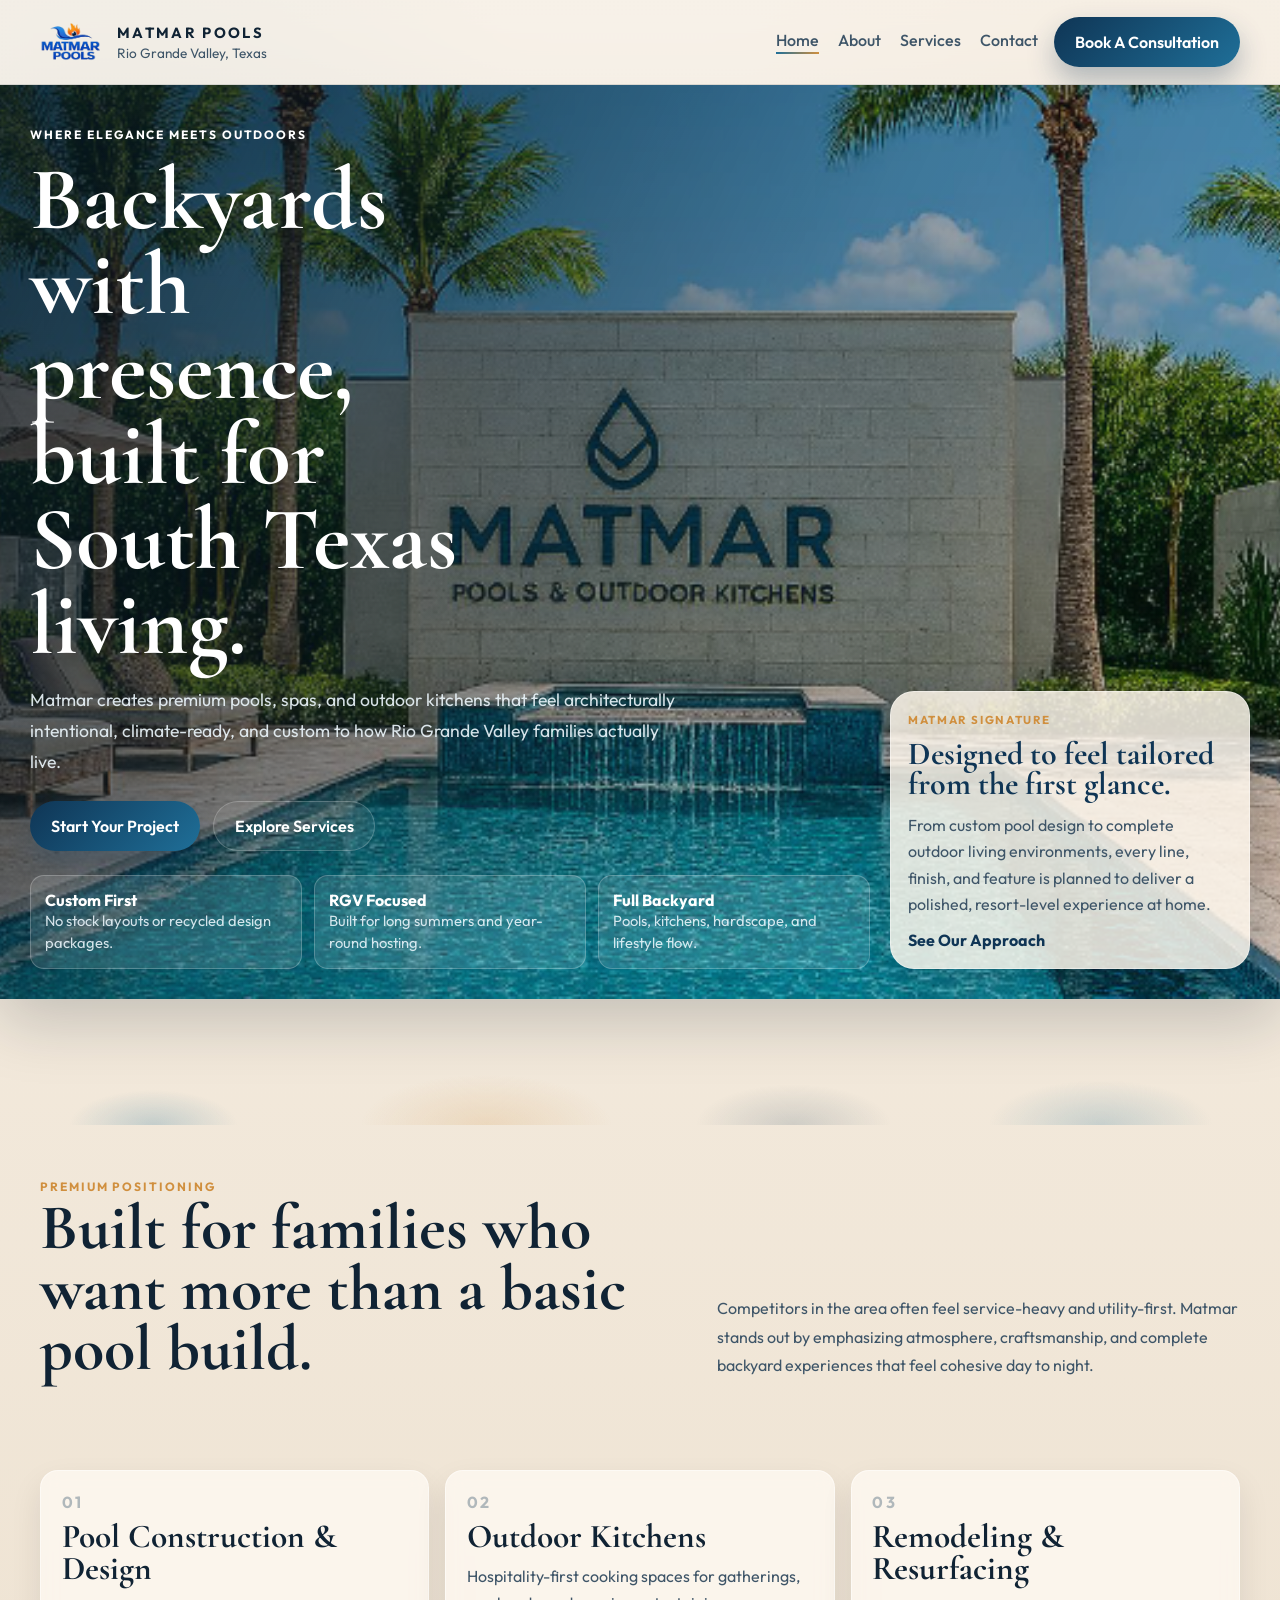
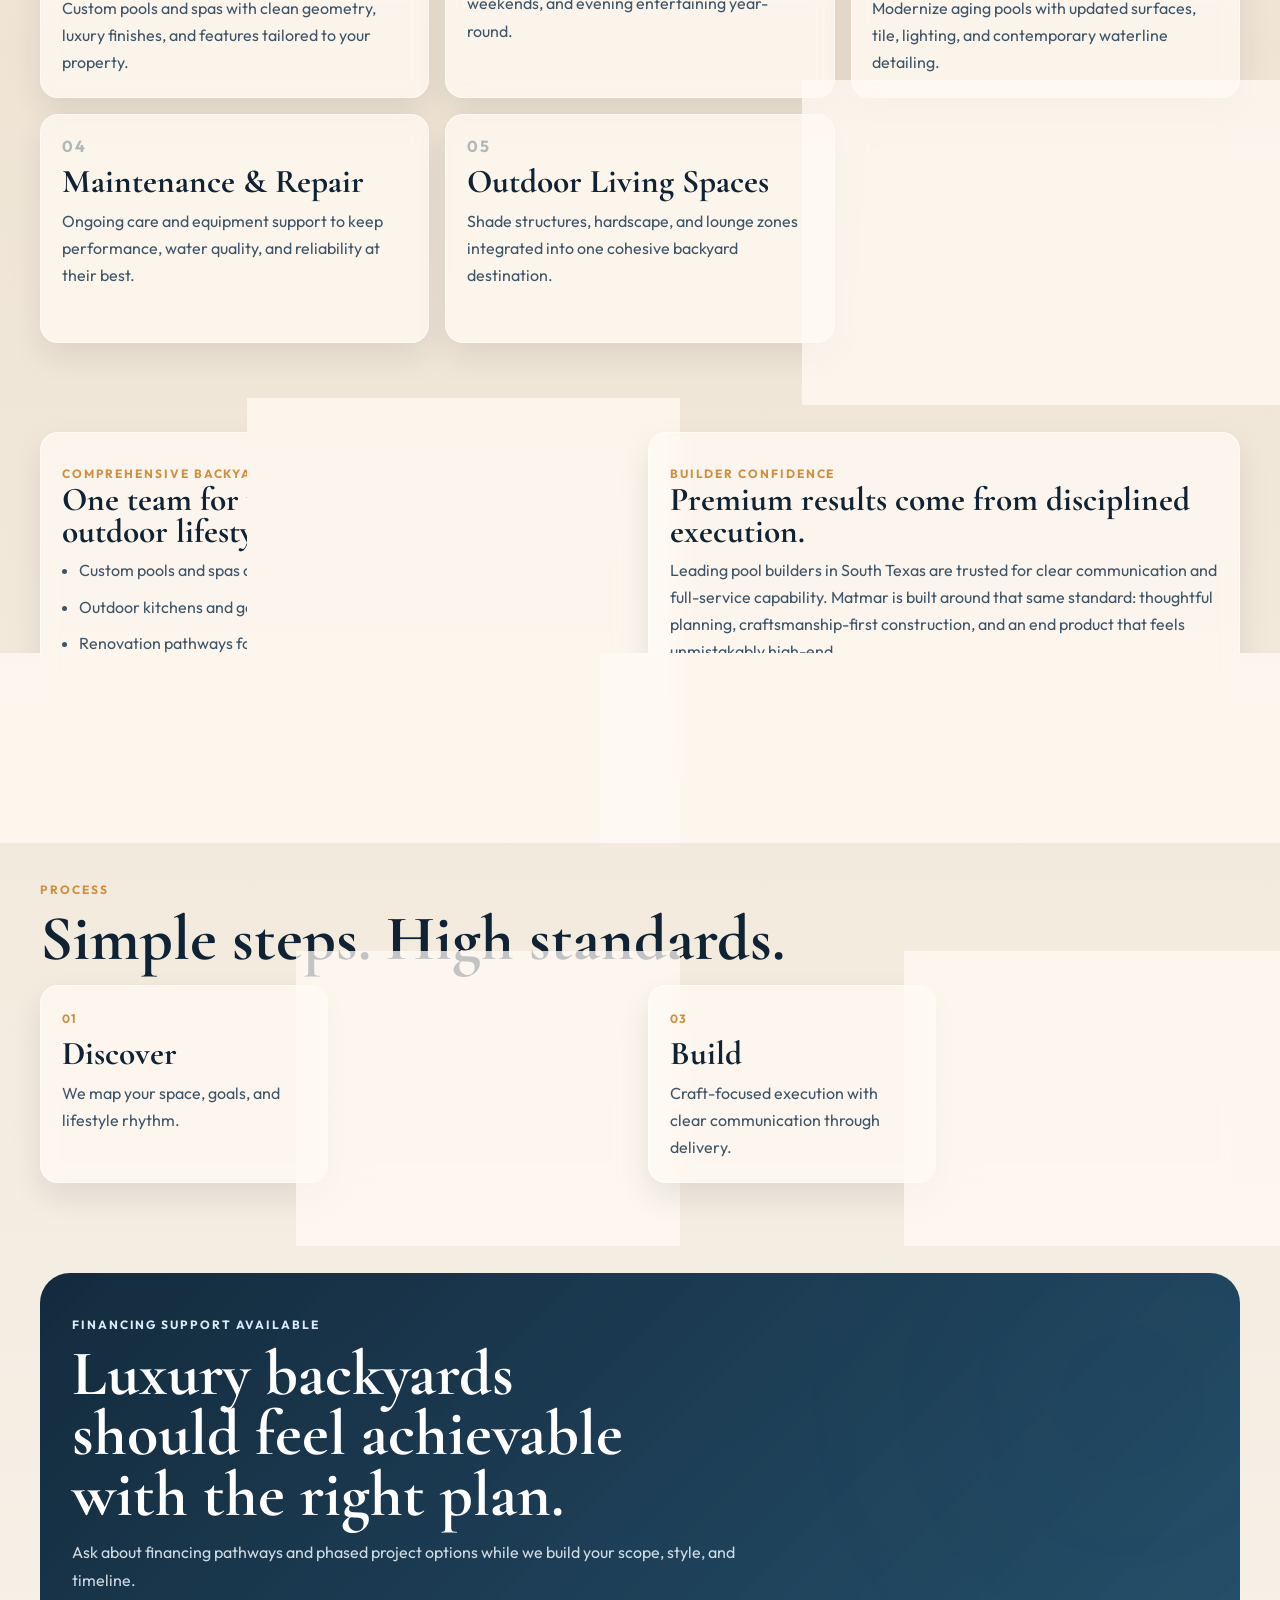
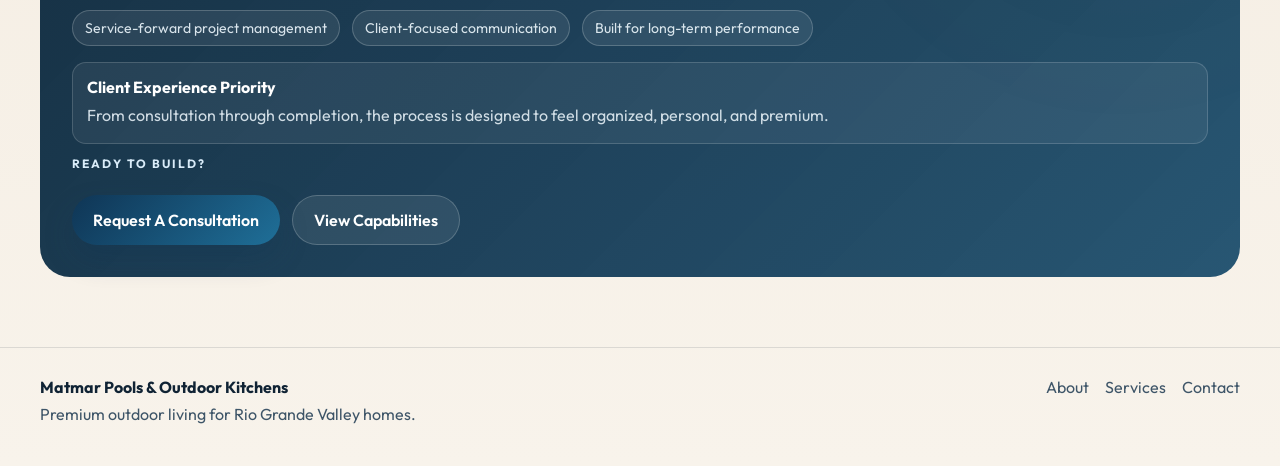
==== index.html @ cfe4a9d3 "first commits" ====
<!DOCTYPE html>
<html lang="en">
  <head>
    <meta charset="UTF-8" />
    <meta name="viewport" content="width=device-width, initial-scale=1.0" />
    <title>Matmar Pools | Premium Pools & Outdoor Living in the RGV</title>
    <meta
      name="description"
      content="Matmar Pools designs and builds premium custom pools, outdoor kitchens, and complete backyard environments across the Rio Grande Valley."
    />
    <link rel="preconnect" href="https://fonts.googleapis.com" />
    <link rel="preconnect" href="https://fonts.gstatic.com" crossorigin />
    <link
      href="https://fonts.googleapis.com/css2?family=Cormorant+Garamond:wght@500;600;700&family=Outfit:wght@300;400;500;600;700&display=swap"
      rel="stylesheet"
    />
    <link rel="stylesheet" href="./styles.css" />
  </head>
  <body>
    <div class="site-bg" aria-hidden="true"></div>
    <header class="topbar">
      <div class="container nav-wrap">
        <a class="brand" href="./index.html" aria-label="Matmar Pools home">
          <img src="./matmarlogo.png" alt="Matmar Pools logo" />
          <span>
            <strong>Matmar Pools</strong>
            <em>Rio Grande Valley, Texas</em>
          </span>
        </a>

        <button class="menu-toggle" type="button" aria-expanded="false" aria-controls="site-nav">
          Menu
        </button>

        <nav id="site-nav" class="main-nav" aria-label="Primary">
          <a class="is-current" href="./index.html">Home</a>
          <a href="./about.html">About</a>
          <a href="./services.html">Services</a>
          <a href="./contact.html">Contact</a>
        </nav>

        <a class="btn btn-solid desktop-cta" href="./contact.html">Book A Consultation</a>
      </div>
    </header>

    <main>
      <section class="hero">
        <div class="container hero-grid">
          <div class="hero-stage reveal">
            <div class="hero-copy">
              <p class="eyebrow">Where Elegance Meets Outdoors</p>
              <h1>Backyards with presence, built for South Texas living.</h1>
              <p class="lead">
                Matmar creates premium pools, spas, and outdoor kitchens that feel architecturally intentional,
                climate-ready, and custom to how Rio Grande Valley families actually live.
              </p>
              <div class="actions">
                <a class="btn btn-solid" href="./contact.html">Start Your Project</a>
                <a class="btn btn-ghost light" href="./services.html">Explore Services</a>
              </div>
              <div class="hero-stats">
                <article>
                  <strong>Custom First</strong>
                  <span>No stock layouts or recycled design packages.</span>
                </article>
                <article>
                  <strong>RGV Focused</strong>
                  <span>Built for long summers and year-round hosting.</span>
                </article>
                <article>
                  <strong>Full Backyard</strong>
                  <span>Pools, kitchens, hardscape, and lifestyle flow.</span>
                </article>
              </div>
            </div>

            <aside class="hero-floating-card">
              <p class="card-kicker">Matmar Signature</p>
              <h2>Designed to feel tailored from the first glance.</h2>
              <p>
                From custom pool design to complete outdoor living environments, every line, finish, and feature is
                planned to deliver a polished, resort-level experience at home.
              </p>
              <a href="./about.html">See Our Approach</a>
            </aside>
          </div>
        </div>
        <div class="hero-wave" aria-hidden="true"></div>
      </section>

      <section class="section intro">
        <div class="container split reveal">
          <div>
            <p class="eyebrow dark">Premium Positioning</p>
            <h2>Built for families who want more than a basic pool build.</h2>
          </div>
          <p>
            Competitors in the area often feel service-heavy and utility-first. Matmar stands out by emphasizing
            atmosphere, craftsmanship, and complete backyard experiences that feel cohesive day to night.
          </p>
        </div>
      </section>

      <section class="section">
        <div class="container cards-3">
          <article class="feature-card reveal">
            <p>01</p>
            <h3>Pool Construction & Design</h3>
            <span>Custom pools and spas with clean geometry, luxury finishes, and features tailored to your property.</span>
          </article>
          <article class="feature-card reveal">
            <p>02</p>
            <h3>Outdoor Kitchens</h3>
            <span>Hospitality-first cooking spaces for gatherings, weekends, and evening entertaining year-round.</span>
          </article>
          <article class="feature-card reveal">
            <p>03</p>
            <h3>Remodeling & Resurfacing</h3>
            <span>Modernize aging pools with updated surfaces, tile, lighting, and contemporary waterline detailing.</span>
          </article>
          <article class="feature-card reveal">
            <p>04</p>
            <h3>Maintenance & Repair</h3>
            <span>Ongoing care and equipment support to keep performance, water quality, and reliability at their best.</span>
          </article>
          <article class="feature-card reveal">
            <p>05</p>
            <h3>Outdoor Living Spaces</h3>
            <span>Shade structures, hardscape, and lounge zones integrated into one cohesive backyard destination.</span>
          </article>
          <article class="feature-card reveal">
            <p>06</p>
            <h3>Complete Backyard Planning</h3>
            <span>A single, design-led roadmap from first sketch through final reveal, built for clarity and confidence.</span>
          </article>
        </div>
      </section>

      <section class="section">
        <div class="container grid-2">
          <article class="panel reveal">
            <p class="eyebrow dark">Comprehensive Backyard Experts</p>
            <h3>One team for water, hospitality, and outdoor lifestyle.</h3>
            <ul class="list">
              <li>Custom pools and spas designed around how your family lives.</li>
              <li>Outdoor kitchens and gathering zones that feel refined and practical.</li>
              <li>Renovation pathways for properties that need a full visual upgrade.</li>
              <li>A contractor-level process with design-level taste and detail.</li>
            </ul>
          </article>

          <article class="panel reveal note-panel">
            <p class="eyebrow dark">Builder Confidence</p>
            <h3>Premium results come from disciplined execution.</h3>
            <p>
              Leading pool builders in South Texas are trusted for clear communication and full-service capability.
              Matmar is built around that same standard: thoughtful planning, craftsmanship-first construction, and
              an end product that feels unmistakably high-end.
            </p>
            <div class="brand-chips" aria-label="Service strengths">
              <span>Design-Driven</span>
              <span>Construction Precision</span>
              <span>Renovation Expertise</span>
              <span>Outdoor Entertaining</span>
            </div>
          </article>
        </div>
      </section>

      <section class="section process">
        <div class="container">
          <div class="section-head reveal">
            <p class="eyebrow dark">Process</p>
            <h2>Simple steps. High standards.</h2>
          </div>
          <div class="steps">
            <article class="step reveal"><strong>01</strong><h3>Discover</h3><p>We map your space, goals, and lifestyle rhythm.</p></article>
            <article class="step reveal"><strong>02</strong><h3>Design</h3><p>Concepts are developed around flow, shade, and statement moments.</p></article>
            <article class="step reveal"><strong>03</strong><h3>Build</h3><p>Craft-focused execution with clear communication through delivery.</p></article>
            <article class="step reveal"><strong>04</strong><h3>Host</h3><p>You get a backyard that performs beautifully all year.</p></article>
          </div>
        </div>
      </section>

      <section class="section">
        <div class="container cta-band reveal">
          <p class="eyebrow">Financing Support Available</p>
          <h2>Luxury backyards should feel achievable with the right plan.</h2>
          <p class="lead-light">
            Ask about financing pathways and phased project options while we build your scope, style, and timeline.
          </p>
          <div class="trust-row" aria-label="Reputation notes">
            <p>Service-forward project management</p>
            <p>Client-focused communication</p>
            <p>Built for long-term performance</p>
          </div>
          <div class="testimonial-quote">
            <strong>Client Experience Priority</strong>
            <span>From consultation through completion, the process is designed to feel organized, personal, and premium.</span>
          </div>
          <p class="eyebrow">Ready To Build?</p>
          <div class="actions">
            <a class="btn btn-solid" href="./contact.html">Request A Consultation</a>
            <a class="btn btn-ghost light" href="./services.html">View Capabilities</a>
          </div>
        </div>
      </section>
    </main>

    <footer class="footer">
      <div class="container footer-grid">
        <div>
          <strong>Matmar Pools & Outdoor Kitchens</strong>
          <p>Premium outdoor living for Rio Grande Valley homes.</p>
        </div>
        <nav aria-label="Footer navigation">
          <a href="./about.html">About</a>
          <a href="./services.html">Services</a>
          <a href="./contact.html">Contact</a>
        </nav>
      </div>
    </footer>

    <script src="./script.js"></script>
  </body>
</html>
---- styles.css ----
:root {
  --bg: #efe5d8;
  --bg-soft: #f8f2e9;
  --ink: #102334;
  --ink-muted: #3e5568;
  --surface: rgba(255, 250, 243, 0.75);
  --surface-strong: #fff8ef;
  --line: rgba(16, 35, 52, 0.12);
  --brand-deep: #0f3555;
  --brand-mid: #1f6f98;
  --brand-accent: #d08f3e;
  --white: #ffffff;
  --radius-lg: 30px;
  --radius-md: 18px;
  --shadow-lg: 0 22px 60px rgba(10, 27, 39, 0.2);
  --max: 1200px;
}

* {
  box-sizing: border-box;
}

html,
body {
  margin: 0;
  padding: 0;
}

body {
  font-family: "Outfit", sans-serif;
  color: var(--ink);
  background: linear-gradient(180deg, #f7f0e6 0%, #efe4d4 45%, #f8f3eb 100%);
}

img {
  max-width: 100%;
  display: block;
}

a {
  text-decoration: none;
  color: inherit;
}

.site-bg {
  position: fixed;
  inset: 0;
  z-index: -2;
  background:
    radial-gradient(circle at 10% 20%, rgba(31, 111, 152, 0.2), transparent 30%),
    radial-gradient(circle at 90% 15%, rgba(208, 143, 62, 0.17), transparent 30%),
    radial-gradient(circle at 70% 85%, rgba(14, 53, 85, 0.1), transparent 35%);
}

.site-bg::before {
  content: "";
  position: absolute;
  inset: 0;
  opacity: 0.2;
  background-image: radial-gradient(rgba(16, 35, 52, 0.25) 0.8px, transparent 0.8px);
  background-size: 4px 4px;
}

.container {
  width: min(var(--max), calc(100% - 2rem));
  margin: 0 auto;
}

.topbar {
  position: sticky;
  top: 0;
  z-index: 40;
  background: rgba(248, 242, 233, 0.8);
  backdrop-filter: blur(14px);
  border-bottom: 1px solid var(--line);
}

.nav-wrap {
  min-height: 84px;
  display: flex;
  align-items: center;
  gap: 1rem;
}

.brand {
  display: flex;
  align-items: center;
  gap: 0.8rem;
}

.brand img {
  width: 64px;
}

.brand strong {
  display: block;
  font-size: 0.92rem;
  letter-spacing: 0.16em;
  text-transform: uppercase;
}

.brand em {
  font-style: normal;
  color: var(--ink-muted);
  font-size: 0.85rem;
}

.main-nav {
  margin-left: auto;
  display: flex;
  align-items: center;
  gap: 1.2rem;
}

.main-nav a {
  color: var(--ink-muted);
  font-weight: 500;
  position: relative;
  padding-bottom: 0.25rem;
}

.main-nav a::after {
  content: "";
  position: absolute;
  left: 0;
  bottom: 0;
  width: 100%;
  height: 2px;
  transform: scaleX(0);
  transform-origin: right;
  transition: transform 220ms ease;
  background: linear-gradient(90deg, var(--brand-mid), var(--brand-accent));
}

.main-nav a:hover::after,
.main-nav a.is-current::after {
  transform: scaleX(1);
  transform-origin: left;
}

.btn {
  display: inline-flex;
  align-items: center;
  justify-content: center;
  min-height: 50px;
  padding: 0 1.3rem;
  border-radius: 999px;
  font-weight: 600;
  transition: transform 220ms ease, box-shadow 220ms ease, background-color 220ms ease;
}

.btn:hover {
  transform: translateY(-2px);
}

.btn-solid {
  color: var(--white);
  background: linear-gradient(135deg, var(--brand-deep), var(--brand-mid));
  box-shadow: 0 14px 28px rgba(15, 53, 85, 0.3);
}

.btn-ghost {
  color: var(--brand-deep);
  background: rgba(255, 255, 255, 0.66);
  border: 1px solid rgba(15, 53, 85, 0.15);
}

.btn-ghost.light {
  color: var(--white);
  background: rgba(255, 255, 255, 0.08);
  border-color: rgba(255, 255, 255, 0.2);
}

.menu-toggle {
  display: none;
  margin-left: auto;
  border: 1px solid var(--line);
  background: rgba(255, 255, 255, 0.5);
  border-radius: 12px;
  min-height: 42px;
  padding: 0 0.85rem;
  font: inherit;
}

.hero {
  padding: 0 0 2rem;
  position: relative;
}

.hero .container {
  width: 100%;
}

.hero-grid {
  display: grid;
  grid-template-columns: 1fr;
  gap: 1.4rem;
  align-items: center;
}

.hero-stage {
  position: relative;
  min-height: clamp(448px, 64vh, 720px);
  border-radius: 0;
  padding: clamp(1.1rem, 2.4vw, 1.9rem);
  display: grid;
  grid-template-columns: minmax(0, 1fr) minmax(280px, 360px);
  gap: 1.2rem;
  align-items: end;
  overflow: hidden;
  box-shadow: var(--shadow-lg);
  background:
    linear-gradient(115deg, rgba(7, 22, 34, 0.82) 0%, rgba(8, 24, 38, 0.32) 55%, rgba(8, 24, 38, 0.12) 100%),
    url("./matmarherobg.png") center 46% / cover no-repeat;
}

.hero-copy {
  padding: 2rem 0;
}

.hero-stage .hero-copy {
  padding: 0;
}

.eyebrow {
  letter-spacing: 0.16em;
  text-transform: uppercase;
  font-size: 0.75rem;
  font-weight: 700;
  color: #d9ecf9;
}

.eyebrow.dark {
  color: var(--brand-accent);
}

h1,
h2,
h3 {
  margin: 0;
  font-family: "Cormorant Garamond", serif;
  line-height: 0.95;
}

h1 {
  margin-top: 0.9rem;
  font-size: clamp(3.1rem, 7vw, 6.2rem);
  max-width: 10ch;
}

h2 {
  font-size: clamp(2.2rem, 5vw, 4rem);
}

h3 {
  font-size: clamp(1.5rem, 2.6vw, 2.1rem);
}

.lead {
  margin: 1.1rem 0 0;
  color: var(--ink-muted);
  font-size: 1.1rem;
  line-height: 1.75;
  max-width: 58ch;
}

.hero-stage .eyebrow,
.hero-stage h1 {
  color: var(--white);
}

.hero-stage .lead {
  color: rgba(236, 246, 252, 0.9);
  max-width: 54ch;
}

.actions {
  margin-top: 1.5rem;
  display: flex;
  flex-wrap: wrap;
  gap: 0.8rem;
}

.hero-floating-card {
  width: 100%;
  padding: 1.1rem;
  border-radius: 24px;
  background: rgba(255, 248, 238, 0.84);
  border: 1px solid rgba(255, 255, 255, 0.4);
  box-shadow: 0 16px 45px rgba(8, 24, 38, 0.22);
}

.hero-floating-card .card-kicker {
  margin: 0;
  color: var(--brand-accent);
  letter-spacing: 0.14em;
  text-transform: uppercase;
  font-size: 0.72rem;
  font-weight: 700;
}

.hero-floating-card h2 {
  margin-top: 0.65rem;
  font-size: clamp(1.55rem, 2.8vw, 2rem);
  color: var(--brand-deep);
}

.hero-floating-card p {
  margin: 0.75rem 0 0;
  color: var(--ink-muted);
  line-height: 1.65;
}

.hero-floating-card a {
  margin-top: 0.8rem;
  display: inline-flex;
  color: var(--brand-deep);
  font-weight: 700;
}

.hero-stats {
  margin-top: 1.5rem;
  display: grid;
  grid-template-columns: repeat(3, minmax(0, 1fr));
  gap: 0.75rem;
}

.hero-stats article {
  padding: 0.85rem;
  border-radius: 14px;
  border: 1px solid rgba(255, 255, 255, 0.22);
  background: rgba(255, 255, 255, 0.12);
}

.hero-stats strong {
  display: block;
  color: var(--white);
}

.hero-stats span {
  color: rgba(236, 246, 252, 0.88);
  font-size: 0.92rem;
  line-height: 1.5;
}

.note-panel {
  background: linear-gradient(180deg, rgba(255, 248, 238, 0.85), rgba(243, 233, 220, 0.74));
}

.brand-chips {
  margin-top: 1rem;
  display: flex;
  flex-wrap: wrap;
  gap: 0.55rem;
}

.brand-chips span {
  border-radius: 999px;
  padding: 0.5rem 0.8rem;
  font-size: 0.84rem;
  letter-spacing: 0.06em;
  text-transform: uppercase;
  color: var(--brand-deep);
  background: rgba(255, 255, 255, 0.68);
  border: 1px solid rgba(15, 53, 85, 0.12);
}

.hero-wave {
  margin-top: 1rem;
  height: 110px;
  background:
    radial-gradient(120px 50px at 12% 100%, rgba(31, 111, 152, 0.22), transparent 70%),
    radial-gradient(180px 72px at 38% 100%, rgba(208, 143, 62, 0.18), transparent 70%),
    radial-gradient(140px 58px at 62% 100%, rgba(15, 53, 85, 0.15), transparent 70%),
    radial-gradient(160px 64px at 86% 100%, rgba(31, 111, 152, 0.2), transparent 70%);
}

.section {
  padding: 1.2rem 0 4.4rem;
}

.split {
  display: grid;
  grid-template-columns: minmax(0, 1fr) minmax(280px, 0.8fr);
  gap: 1.5rem;
  align-items: end;
}

.split p {
  margin: 0;
  color: var(--ink-muted);
  line-height: 1.8;
}

.cards-3,
.cards-2,
.steps {
  display: grid;
  gap: 1rem;
}

.cards-3 {
  grid-template-columns: repeat(3, minmax(0, 1fr));
}

.cards-2 {
  grid-template-columns: repeat(2, minmax(0, 1fr));
}

.feature-card,
.step,
.panel {
  border-radius: var(--radius-md);
  border: 1px solid rgba(255, 255, 255, 0.5);
  background: var(--surface);
  backdrop-filter: blur(8px);
  box-shadow: 0 14px 32px rgba(8, 23, 35, 0.09);
  padding: 1.3rem;
}

.feature-card p {
  margin: 0;
  color: rgba(15, 53, 85, 0.32);
  font-weight: 700;
  letter-spacing: 0.14em;
}

.feature-card h3 {
  margin-top: 0.6rem;
}

.feature-card span {
  margin-top: 0.65rem;
  display: block;
  color: var(--ink-muted);
  line-height: 1.7;
}

.process .section-head {
  margin-bottom: 1rem;
}

.steps {
  grid-template-columns: repeat(4, minmax(0, 1fr));
}

.step strong {
  color: var(--brand-accent);
  letter-spacing: 0.13em;
  font-size: 0.75rem;
}

.step h3 {
  margin-top: 0.7rem;
}

.step p,
.panel p,
.list li {
  margin: 0.6rem 0 0;
  color: var(--ink-muted);
  line-height: 1.7;
}

.cta-band {
  border-radius: var(--radius-lg);
  padding: 2rem;
  color: var(--white);
  background:
    linear-gradient(135deg, rgba(10, 34, 54, 0.96), rgba(16, 69, 102, 0.9)),
    radial-gradient(circle at 90% 20%, rgba(208, 143, 62, 0.22), transparent 30%);
}

.cta-band h2 {
  margin-top: 0.65rem;
  max-width: 18ch;
}

.lead-light {
  margin: 0.75rem 0 0;
  max-width: 62ch;
  color: rgba(236, 246, 252, 0.86);
  line-height: 1.75;
}

.trust-row {
  margin-top: 1rem;
  display: flex;
  flex-wrap: wrap;
  gap: 0.75rem;
}

.trust-row p {
  margin: 0;
  padding: 0.5rem 0.75rem;
  border-radius: 999px;
  border: 1px solid rgba(255, 255, 255, 0.2);
  background: rgba(255, 255, 255, 0.08);
  color: rgba(236, 246, 252, 0.9);
  font-size: 0.88rem;
}

.testimonial-quote {
  margin-top: 1rem;
  padding: 0.9rem;
  border-radius: 14px;
  border: 1px solid rgba(255, 255, 255, 0.16);
  background: rgba(255, 255, 255, 0.06);
}

.testimonial-quote strong {
  display: block;
  color: var(--white);
}

.testimonial-quote span {
  display: block;
  margin-top: 0.35rem;
  color: rgba(236, 246, 252, 0.86);
  line-height: 1.6;
}

.sub-hero {
  padding: 3rem 0 1.5rem;
}

.sub-hero .panel {
  position: relative;
  overflow: hidden;
  border-radius: var(--radius-lg);
  min-height: 420px;
  padding: 2rem;
  color: var(--white);
  background:
    linear-gradient(120deg, rgba(8, 24, 38, 0.88), rgba(9, 32, 50, 0.3)),
    url("./matmarherobg.png") center / cover no-repeat;
}

.sub-hero .panel h1 {
  max-width: 11ch;
}

.sub-hero .panel .lead {
  color: rgba(236, 246, 252, 0.9);
}

.grid-2 {
  display: grid;
  grid-template-columns: minmax(0, 1fr) minmax(0, 1fr);
  gap: 1rem;
}

.list {
  margin: 0;
  padding-left: 1.1rem;
}

.footer {
  padding: 1.8rem 0 2.6rem;
  border-top: 1px solid var(--line);
}

.footer-grid {
  display: flex;
  justify-content: space-between;
  align-items: flex-start;
  gap: 1rem;
}

.footer strong {
  display: block;
}

.footer p {
  margin: 0.45rem 0 0;
  color: var(--ink-muted);
}

.footer nav {
  display: flex;
  gap: 1rem;
  color: var(--ink-muted);
}

.form {
  display: grid;
  gap: 0.8rem;
}

.field {
  display: grid;
  gap: 0.35rem;
}

.field label {
  color: var(--ink-muted);
  font-weight: 500;
  font-size: 0.95rem;
}

.field input,
.field textarea {
  width: 100%;
  border-radius: 12px;
  border: 1px solid rgba(16, 35, 52, 0.15);
  background: rgba(255, 255, 255, 0.72);
  min-height: 46px;
  padding: 0.65rem 0.75rem;
  font: inherit;
  color: var(--ink);
}

.field textarea {
  min-height: 130px;
  resize: vertical;
}

.reveal {
  opacity: 0;
  transform: translateY(24px);
  transition: opacity 650ms ease, transform 650ms ease;
}

.reveal.visible {
  opacity: 1;
  transform: translateY(0);
}

@media (max-width: 1080px) {
  .hero-grid,
  .split,
  .grid-2 {
    grid-template-columns: 1fr;
  }

  .hero-stage {
    grid-template-columns: 1fr;
    min-height: auto;
  }

  .hero-floating-card {
    max-width: 430px;
  }

  .cards-3 {
    grid-template-columns: repeat(2, minmax(0, 1fr));
  }

  .steps {
    grid-template-columns: repeat(2, minmax(0, 1fr));
  }
}

@media (max-width: 760px) {
  .nav-wrap {
    min-height: 72px;
    flex-wrap: wrap;
    padding: 0.7rem 0;
  }

  .menu-toggle {
    display: inline-flex;
  }

  .desktop-cta {
    display: none;
  }

  .main-nav {
    width: 100%;
    display: none;
    margin-left: 0;
    padding-top: 0.4rem;
    border-top: 1px solid var(--line);
    gap: 0.8rem;
  }

  .main-nav.is-open {
    display: flex;
    flex-wrap: wrap;
  }

  h1 {
    max-width: 100%;
  }

  .hero-copy {
    padding-top: 0;
  }

  .hero-floating-card {
    position: static;
    margin-top: 0.9rem;
    width: 100%;
  }

  .hero-stats,
  .cards-3,
  .cards-2,
  .steps {
    grid-template-columns: 1fr;
  }

  .cta-band {
    padding: 1.3rem;
  }

  .footer-grid {
    flex-direction: column;
  }
}
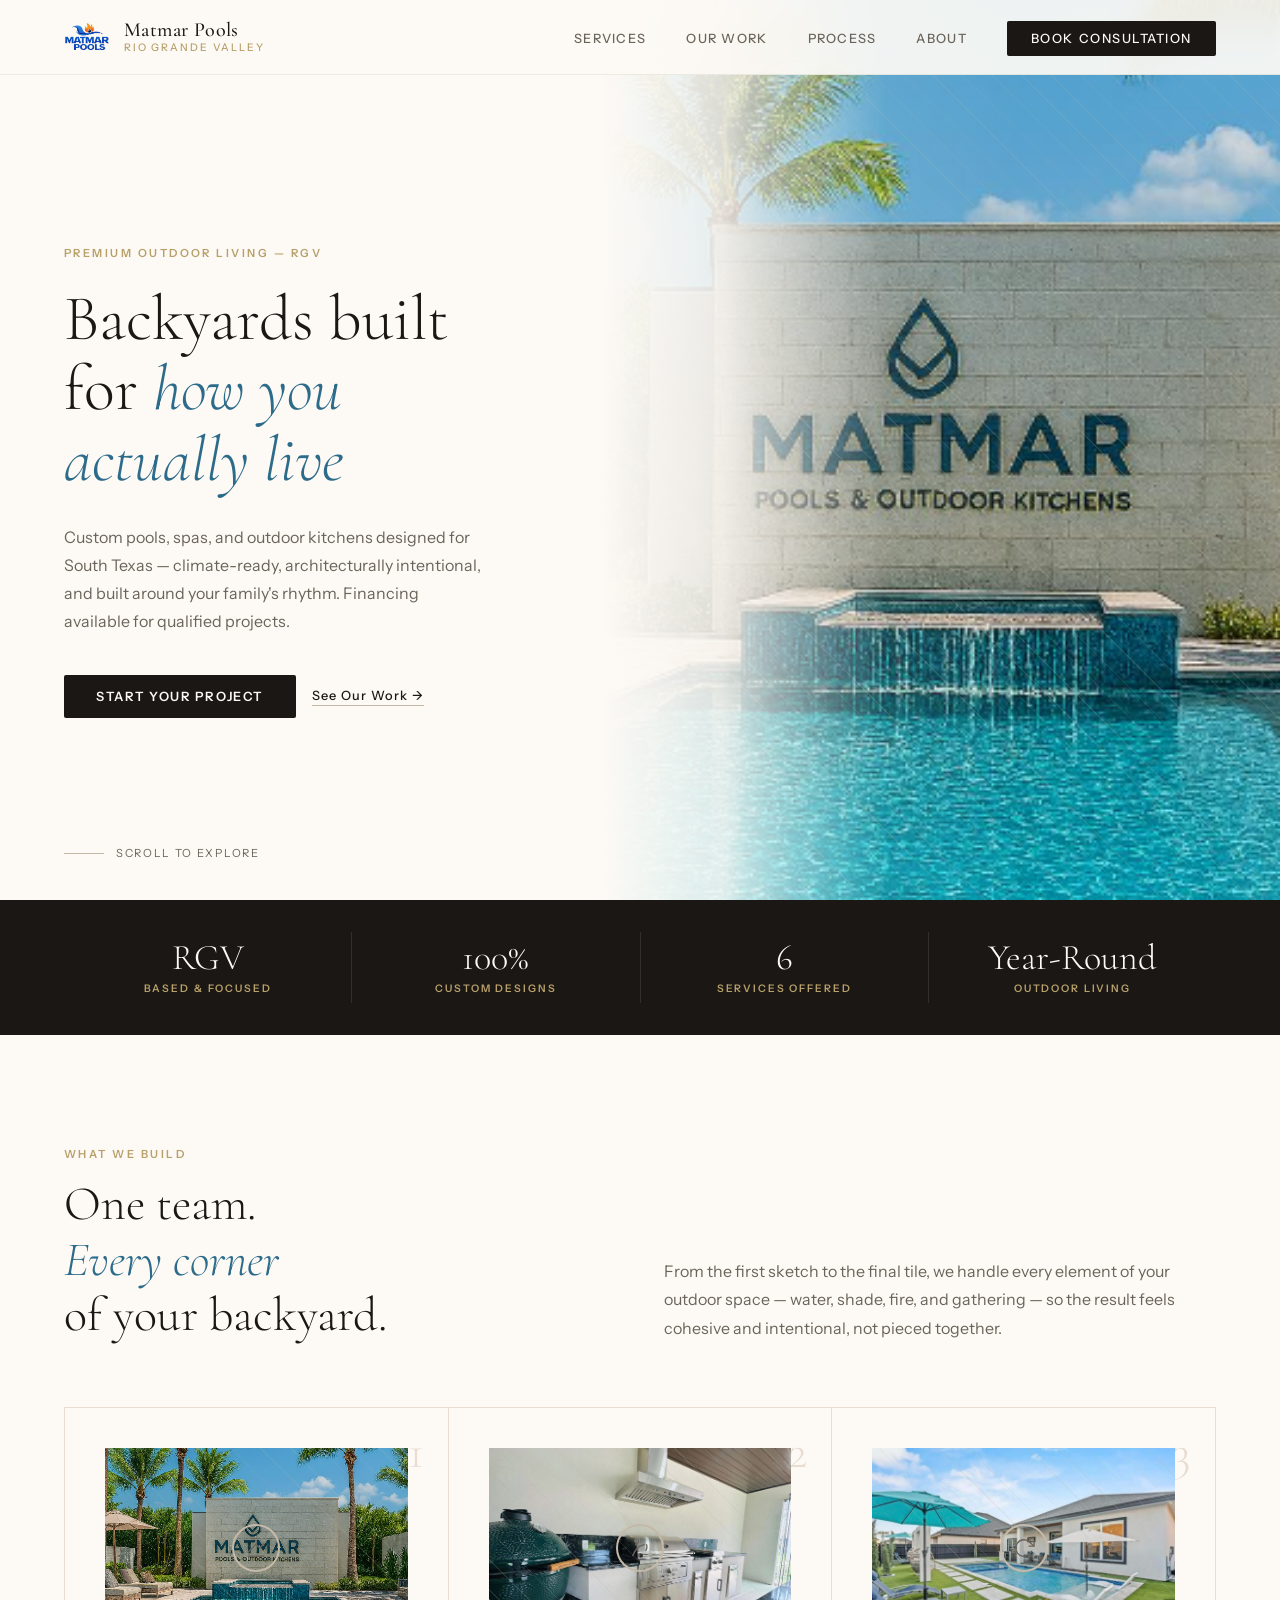
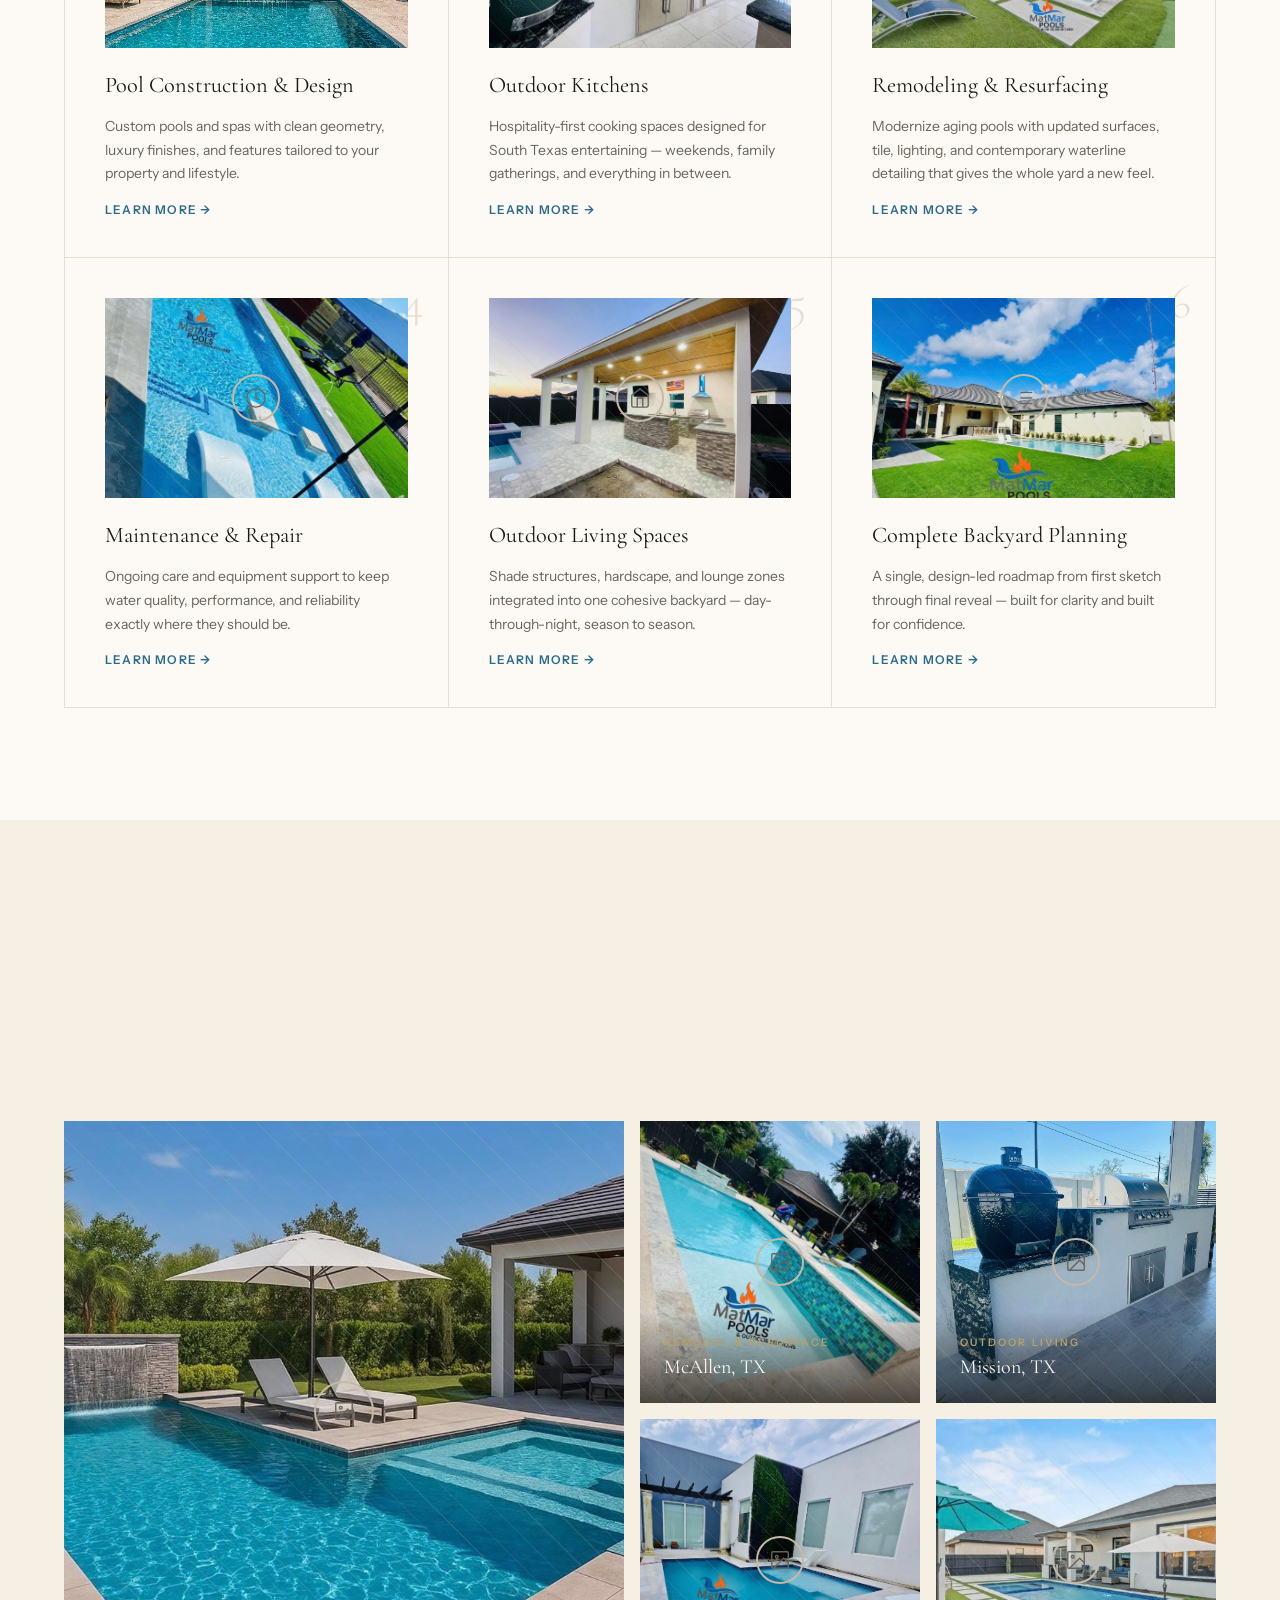
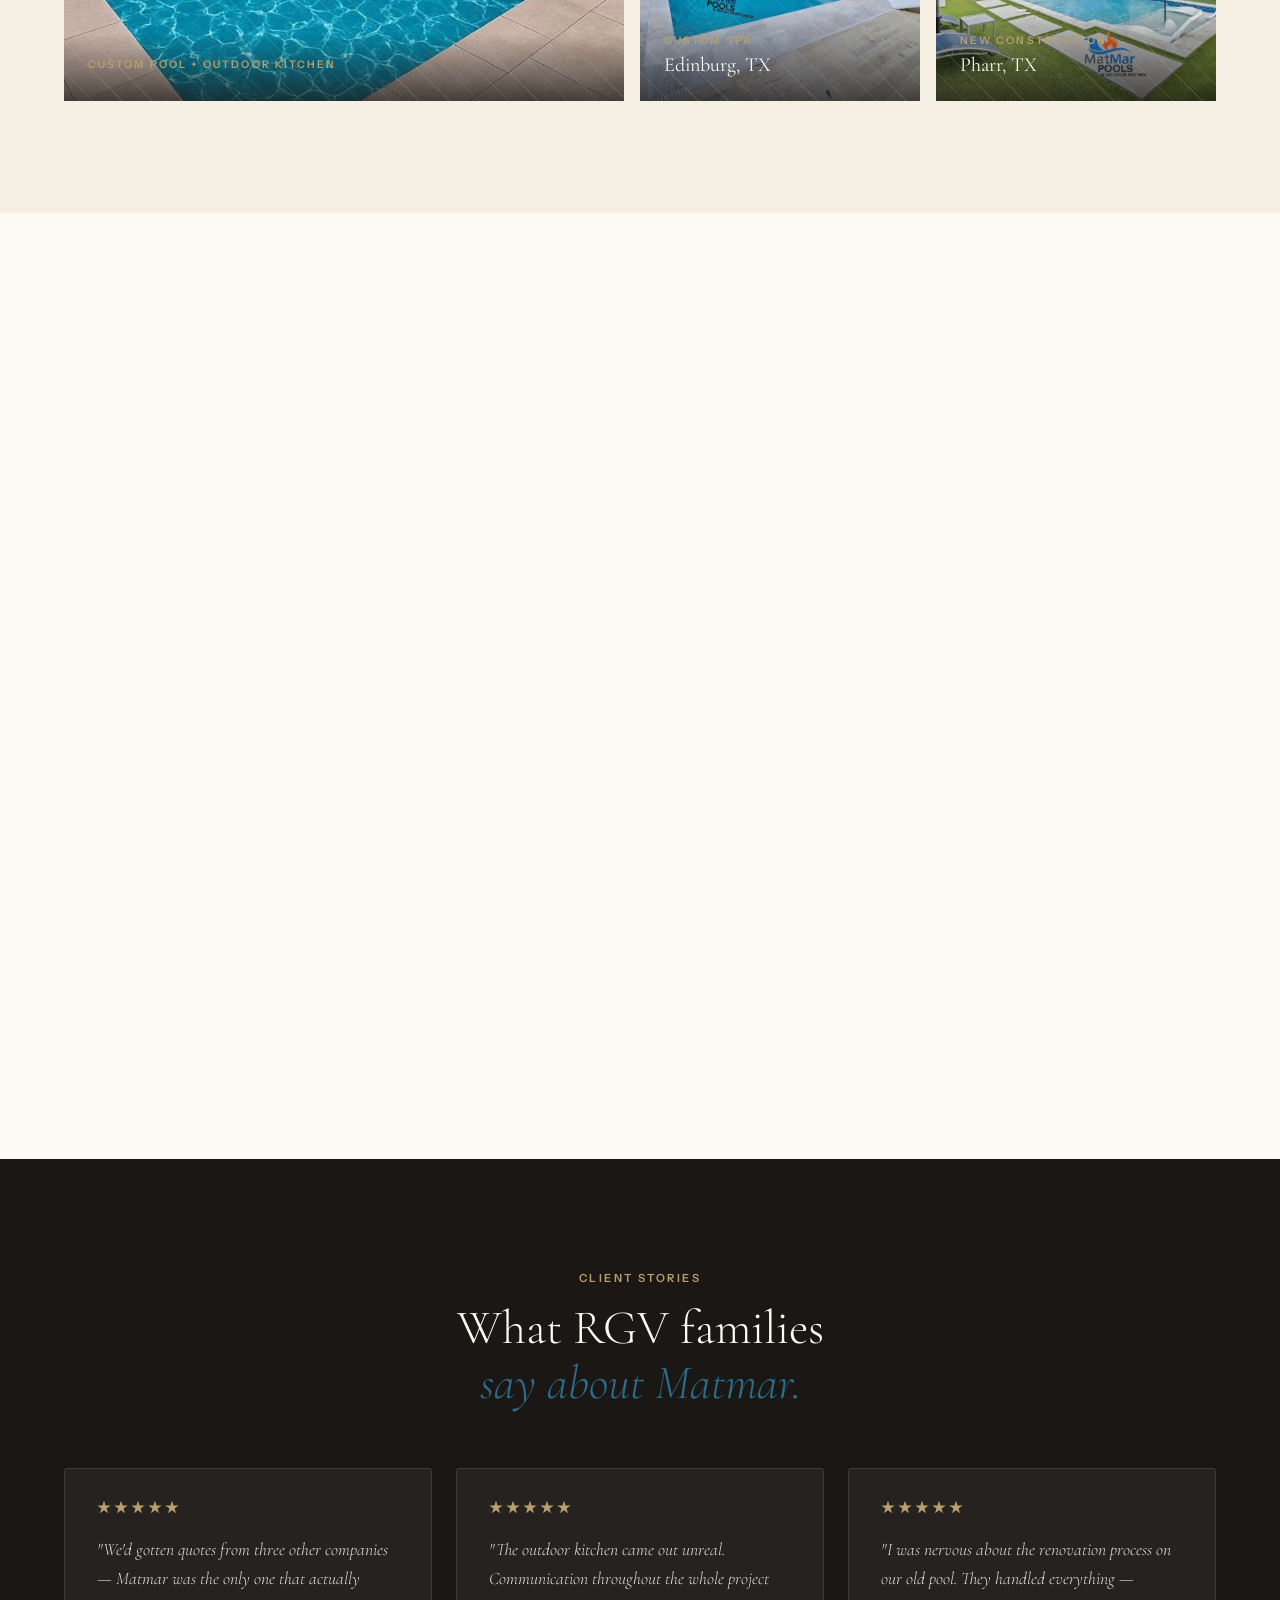
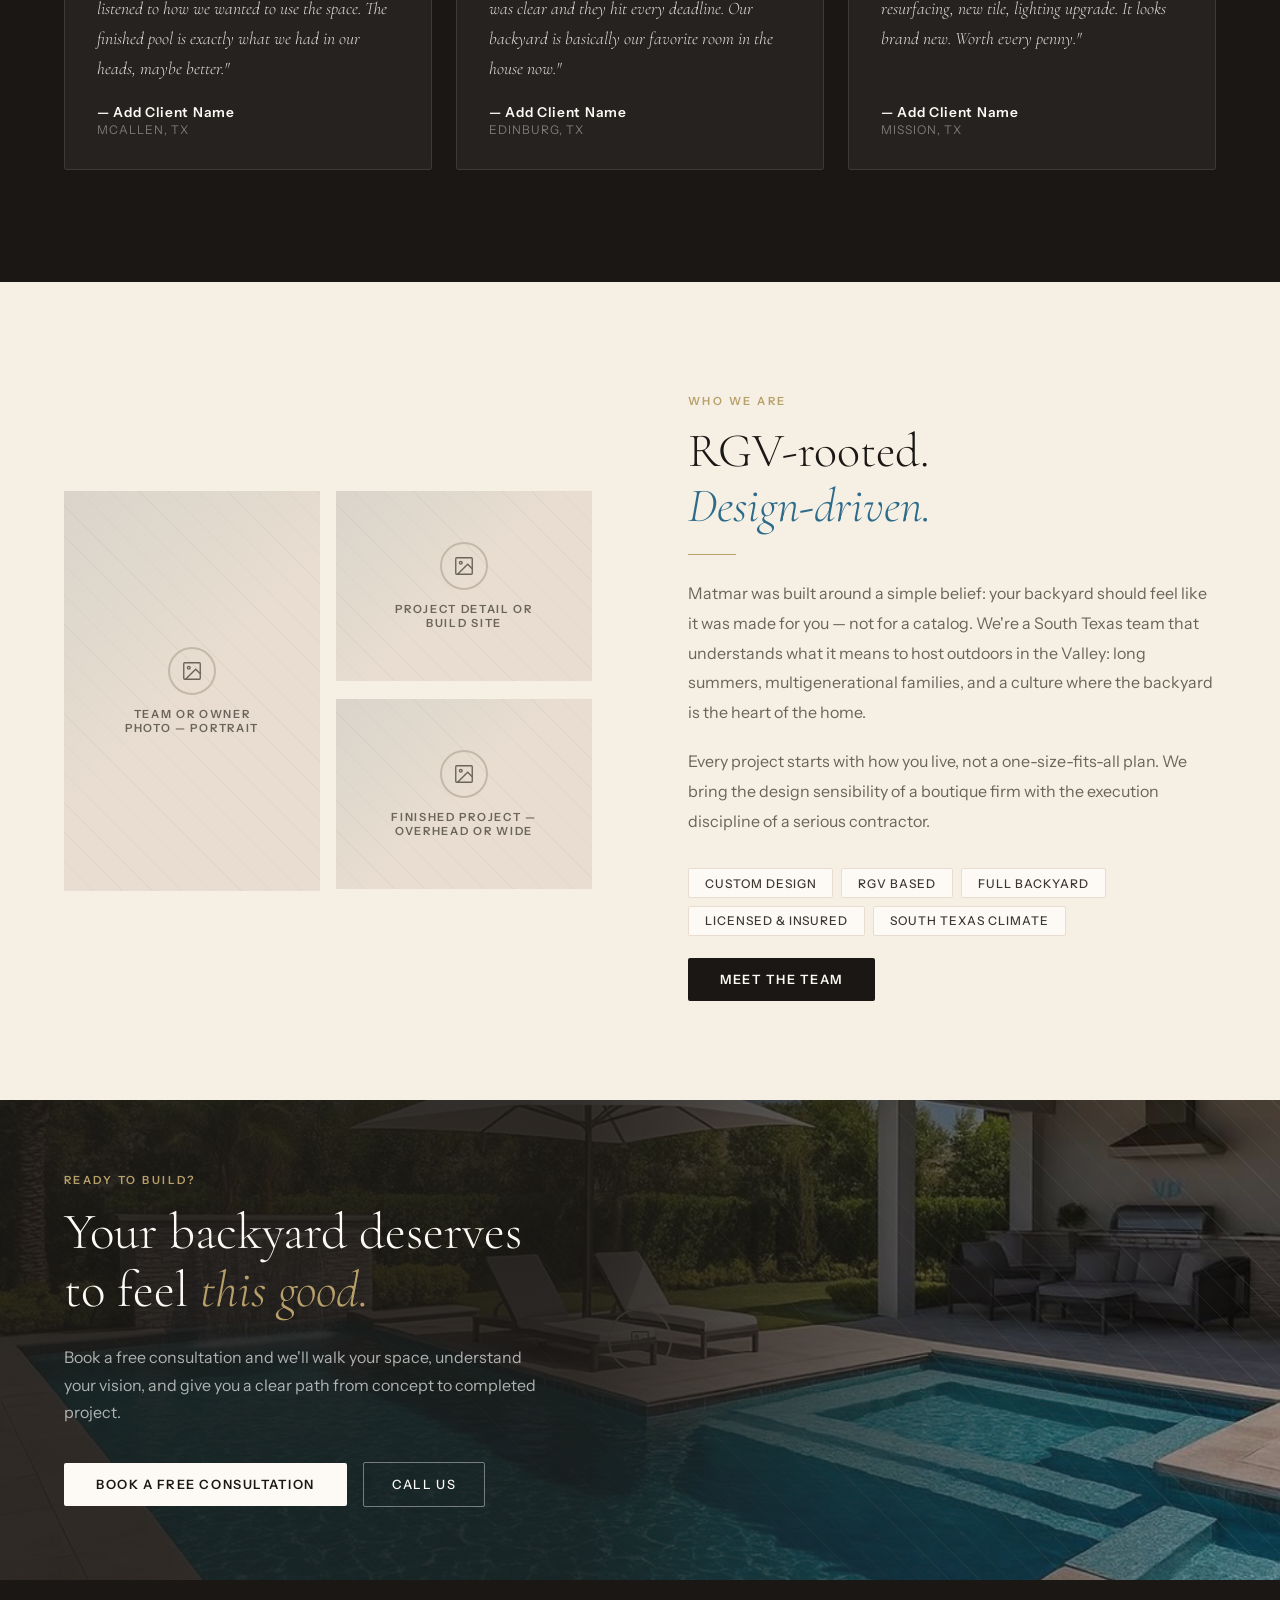
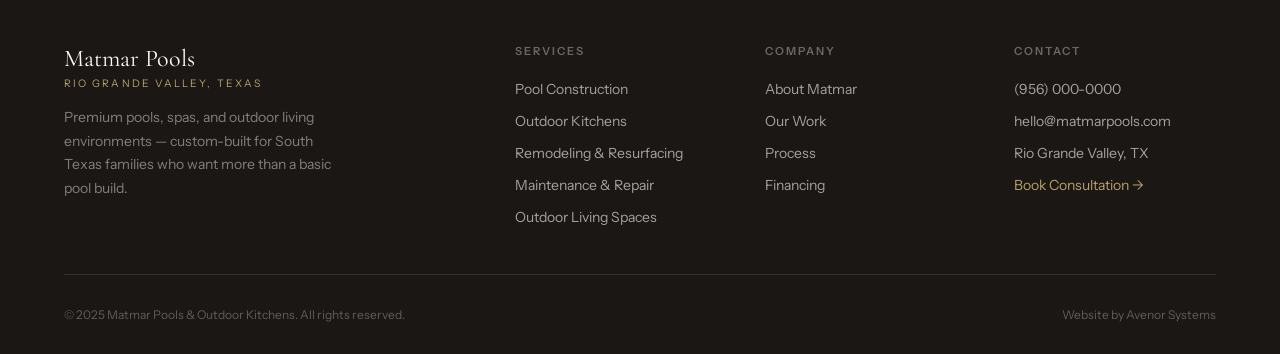
==== commit 9d2c03db: "commit" ====
--- a/index.html
+++ b/index.html
@@ -1,226 +1,426 @@
 <!DOCTYPE html>
 <html lang="en">
-  <head>
-    <meta charset="UTF-8" />
-    <meta name="viewport" content="width=device-width, initial-scale=1.0" />
-    <title>Matmar Pools | Premium Pools & Outdoor Living in the RGV</title>
-    <meta
-      name="description"
-      content="Matmar Pools designs and builds premium custom pools, outdoor kitchens, and complete backyard environments across the Rio Grande Valley."
-    />
-    <link rel="preconnect" href="https://fonts.googleapis.com" />
-    <link rel="preconnect" href="https://fonts.gstatic.com" crossorigin />
-    <link
-      href="https://fonts.googleapis.com/css2?family=Cormorant+Garamond:wght@500;600;700&family=Outfit:wght@300;400;500;600;700&display=swap"
-      rel="stylesheet"
-    />
-    <link rel="stylesheet" href="./styles.css" />
-  </head>
-  <body>
-    <div class="site-bg" aria-hidden="true"></div>
-    <header class="topbar">
-      <div class="container nav-wrap">
-        <a class="brand" href="./index.html" aria-label="Matmar Pools home">
-          <img src="./matmarlogo.png" alt="Matmar Pools logo" />
-          <span>
-            <strong>Matmar Pools</strong>
-            <em>Rio Grande Valley, Texas</em>
-          </span>
-        </a>
-
-        <button class="menu-toggle" type="button" aria-expanded="false" aria-controls="site-nav">
-          Menu
-        </button>
-
-        <nav id="site-nav" class="main-nav" aria-label="Primary">
-          <a class="is-current" href="./index.html">Home</a>
-          <a href="./about.html">About</a>
-          <a href="./services.html">Services</a>
-          <a href="./contact.html">Contact</a>
-        </nav>
-
-        <a class="btn btn-solid desktop-cta" href="./contact.html">Book A Consultation</a>
-      </div>
-    </header>
-
-    <main>
-      <section class="hero">
-        <div class="container hero-grid">
-          <div class="hero-stage reveal">
-            <div class="hero-copy">
-              <p class="eyebrow">Where Elegance Meets Outdoors</p>
-              <h1>Backyards with presence, built for South Texas living.</h1>
-              <p class="lead">
-                Matmar creates premium pools, spas, and outdoor kitchens that feel architecturally intentional,
-                climate-ready, and custom to how Rio Grande Valley families actually live.
-              </p>
-              <div class="actions">
-                <a class="btn btn-solid" href="./contact.html">Start Your Project</a>
-                <a class="btn btn-ghost light" href="./services.html">Explore Services</a>
-              </div>
-              <div class="hero-stats">
-                <article>
-                  <strong>Custom First</strong>
-                  <span>No stock layouts or recycled design packages.</span>
-                </article>
-                <article>
-                  <strong>RGV Focused</strong>
-                  <span>Built for long summers and year-round hosting.</span>
-                </article>
-                <article>
-                  <strong>Full Backyard</strong>
-                  <span>Pools, kitchens, hardscape, and lifestyle flow.</span>
-                </article>
-              </div>
-            </div>
-
-            <aside class="hero-floating-card">
-              <p class="card-kicker">Matmar Signature</p>
-              <h2>Designed to feel tailored from the first glance.</h2>
-              <p>
-                From custom pool design to complete outdoor living environments, every line, finish, and feature is
-                planned to deliver a polished, resort-level experience at home.
-              </p>
-              <a href="./about.html">See Our Approach</a>
-            </aside>
-          </div>
-        </div>
-        <div class="hero-wave" aria-hidden="true"></div>
-      </section>
-
-      <section class="section intro">
-        <div class="container split reveal">
-          <div>
-            <p class="eyebrow dark">Premium Positioning</p>
-            <h2>Built for families who want more than a basic pool build.</h2>
-          </div>
-          <p>
-            Competitors in the area often feel service-heavy and utility-first. Matmar stands out by emphasizing
-            atmosphere, craftsmanship, and complete backyard experiences that feel cohesive day to night.
-          </p>
-        </div>
-      </section>
-
-      <section class="section">
-        <div class="container cards-3">
-          <article class="feature-card reveal">
-            <p>01</p>
-            <h3>Pool Construction & Design</h3>
-            <span>Custom pools and spas with clean geometry, luxury finishes, and features tailored to your property.</span>
-          </article>
-          <article class="feature-card reveal">
-            <p>02</p>
-            <h3>Outdoor Kitchens</h3>
-            <span>Hospitality-first cooking spaces for gatherings, weekends, and evening entertaining year-round.</span>
-          </article>
-          <article class="feature-card reveal">
-            <p>03</p>
-            <h3>Remodeling & Resurfacing</h3>
-            <span>Modernize aging pools with updated surfaces, tile, lighting, and contemporary waterline detailing.</span>
-          </article>
-          <article class="feature-card reveal">
-            <p>04</p>
-            <h3>Maintenance & Repair</h3>
-            <span>Ongoing care and equipment support to keep performance, water quality, and reliability at their best.</span>
-          </article>
-          <article class="feature-card reveal">
-            <p>05</p>
-            <h3>Outdoor Living Spaces</h3>
-            <span>Shade structures, hardscape, and lounge zones integrated into one cohesive backyard destination.</span>
-          </article>
-          <article class="feature-card reveal">
-            <p>06</p>
-            <h3>Complete Backyard Planning</h3>
-            <span>A single, design-led roadmap from first sketch through final reveal, built for clarity and confidence.</span>
-          </article>
-        </div>
-      </section>
-
-      <section class="section">
-        <div class="container grid-2">
-          <article class="panel reveal">
-            <p class="eyebrow dark">Comprehensive Backyard Experts</p>
-            <h3>One team for water, hospitality, and outdoor lifestyle.</h3>
-            <ul class="list">
-              <li>Custom pools and spas designed around how your family lives.</li>
-              <li>Outdoor kitchens and gathering zones that feel refined and practical.</li>
-              <li>Renovation pathways for properties that need a full visual upgrade.</li>
-              <li>A contractor-level process with design-level taste and detail.</li>
-            </ul>
-          </article>
-
-          <article class="panel reveal note-panel">
-            <p class="eyebrow dark">Builder Confidence</p>
-            <h3>Premium results come from disciplined execution.</h3>
-            <p>
-              Leading pool builders in South Texas are trusted for clear communication and full-service capability.
-              Matmar is built around that same standard: thoughtful planning, craftsmanship-first construction, and
-              an end product that feels unmistakably high-end.
-            </p>
-            <div class="brand-chips" aria-label="Service strengths">
-              <span>Design-Driven</span>
-              <span>Construction Precision</span>
-              <span>Renovation Expertise</span>
-              <span>Outdoor Entertaining</span>
-            </div>
-          </article>
-        </div>
-      </section>
-
-      <section class="section process">
-        <div class="container">
-          <div class="section-head reveal">
-            <p class="eyebrow dark">Process</p>
-            <h2>Simple steps. High standards.</h2>
-          </div>
-          <div class="steps">
-            <article class="step reveal"><strong>01</strong><h3>Discover</h3><p>We map your space, goals, and lifestyle rhythm.</p></article>
-            <article class="step reveal"><strong>02</strong><h3>Design</h3><p>Concepts are developed around flow, shade, and statement moments.</p></article>
-            <article class="step reveal"><strong>03</strong><h3>Build</h3><p>Craft-focused execution with clear communication through delivery.</p></article>
-            <article class="step reveal"><strong>04</strong><h3>Host</h3><p>You get a backyard that performs beautifully all year.</p></article>
-          </div>
-        </div>
-      </section>
-
-      <section class="section">
-        <div class="container cta-band reveal">
-          <p class="eyebrow">Financing Support Available</p>
-          <h2>Luxury backyards should feel achievable with the right plan.</h2>
-          <p class="lead-light">
-            Ask about financing pathways and phased project options while we build your scope, style, and timeline.
-          </p>
-          <div class="trust-row" aria-label="Reputation notes">
-            <p>Service-forward project management</p>
-            <p>Client-focused communication</p>
-            <p>Built for long-term performance</p>
-          </div>
-          <div class="testimonial-quote">
-            <strong>Client Experience Priority</strong>
-            <span>From consultation through completion, the process is designed to feel organized, personal, and premium.</span>
-          </div>
-          <p class="eyebrow">Ready To Build?</p>
-          <div class="actions">
-            <a class="btn btn-solid" href="./contact.html">Request A Consultation</a>
-            <a class="btn btn-ghost light" href="./services.html">View Capabilities</a>
-          </div>
-        </div>
-      </section>
-    </main>
-
-    <footer class="footer">
-      <div class="container footer-grid">
-        <div>
-          <strong>Matmar Pools & Outdoor Kitchens</strong>
-          <p>Premium outdoor living for Rio Grande Valley homes.</p>
-        </div>
-        <nav aria-label="Footer navigation">
-          <a href="./about.html">About</a>
-          <a href="./services.html">Services</a>
-          <a href="./contact.html">Contact</a>
-        </nav>
-      </div>
-    </footer>
-
-    <script src="./script.js"></script>
-  </body>
+<head>
+<meta charset="UTF-8">
+<meta name="viewport" content="width=device-width, initial-scale=1.0">
+<title>Matmar Pools | Premium Pools & Outdoor Living — RGV</title>
+<link rel="preconnect" href="https://fonts.googleapis.com">
+<link rel="preconnect" href="https://fonts.gstatic.com" crossorigin>
+<link href="https://fonts.googleapis.com/css2?family=Cormorant+Garamond:ital,wght@0,300;0,400;0,500;0,600;1,300;1,400&family=Instrument+Sans:wght@400;500;600&display=swap" rel="stylesheet">
+<link rel="stylesheet" href="./styles.css">
+</head>
+<body>
+
+<!-- NAV -->
+<nav>
+  <a href="#" class="nav-logo">
+    <img src="./assets/img/matmarlogo.png" alt="Matmar Pools logo" />
+    <span class="nav-logo-copy">
+      <span class="nav-logo-name">Matmar Pools</span>
+      <span class="nav-logo-sub">Rio Grande Valley</span>
+    </span>
+  </a>
+  <ul class="nav-links">
+    <li><a href="#services">Services</a></li>
+    <li><a href="#portfolio">Our Work</a></li>
+    <li><a href="#process">Process</a></li>
+    <li><a href="#about">About</a></li>
+    <li><a href="#contact" class="nav-cta">Book Consultation</a></li>
+  </ul>
+  <button class="nav-toggle" aria-label="Menu">
+    <span></span><span></span><span></span>
+  </button>
+</nav>
+
+<!-- HERO -->
+<section class="hero hero-no-pad">
+  <div class="hero-content">
+    <p class="hero-eyebrow">Premium Outdoor Living — RGV</p>
+    <h1 class="hero-headline">
+      Backyards built<br>
+      for <em>how you<br>actually live</em>
+    </h1>
+    <p class="hero-sub">Custom pools, spas, and outdoor kitchens designed for South Texas — climate-ready, architecturally intentional, and built around your family's rhythm. Financing available for qualified projects.</p>
+    <div class="hero-actions">
+      <a href="#contact" class="btn-primary">Start Your Project</a>
+      <a href="#portfolio" class="btn-ghost">See Our Work →</a>
+    </div>
+    <div class="hero-scroll-indicator">
+      <span class="scroll-line"></span>
+      Scroll to explore
+    </div>
+  </div>
+  <div class="hero-img-side">
+    <div class="img-placeholder placeholder-fill">
+      <img src="./assets/img/matmarherobg.png" alt="Matmar Pools hero project" class="hero-placeholder-image" />
+    </div>
+  </div>
+</section>
+
+<!-- STATS STRIP -->
+<div class="stats-strip">
+  <div class="stat-item">
+    <span class="stat-num">RGV</span>
+    <span class="stat-label">Based & Focused</span>
+  </div>
+  <div class="stat-item">
+    <span class="stat-num">100%</span>
+    <span class="stat-label">Custom Designs</span>
+  </div>
+  <div class="stat-item">
+    <span class="stat-num">6</span>
+    <span class="stat-label">Services Offered</span>
+  </div>
+  <div class="stat-item">
+    <span class="stat-num">Year-Round</span>
+    <span class="stat-label">Outdoor Living</span>
+  </div>
+</div>
+
+<!-- SERVICES -->
+<section class="services" id="services">
+  <div class="services-header fade-up">
+    <div>
+      <p class="section-eyebrow">What We Build</p>
+      <h2 class="section-title">One team.<br><em>Every corner</em><br>of your backyard.</h2>
+    </div>
+    <p class="services-desc">From the first sketch to the final tile, we handle every element of your outdoor space — water, shade, fire, and gathering — so the result feels cohesive and intentional, not pieced together.</p>
+  </div>
+  <div class="services-grid">
+    <div class="service-card">
+      <div class="service-num">01</div>
+      <div class="service-img">
+        <div class="img-placeholder placeholder-service">
+          <div class="img-placeholder-icon"><svg viewBox="0 0 24 24"><path d="M3 17l9-9 4 4 5-5M3 21h18"/></svg></div>
+          <img src="./assets/img/matmarherobg.png" alt="Matmar Pools hero project" class="hero-placeholder-image" />
+        </div>
+      </div>
+      <h3 class="service-title">Pool Construction & Design</h3>
+      <p class="service-desc">Custom pools and spas with clean geometry, luxury finishes, and features tailored to your property and lifestyle.</p>
+      <a href="#" class="service-link">Learn more →</a>
+    </div>
+    <div class="service-card">
+      <div class="service-num">02</div>
+      <div class="service-img">
+        <div class="img-placeholder placeholder-service">
+          <div class="img-placeholder-icon"><svg viewBox="0 0 24 24"><path d="M17 8C8 10 5.9 16.17 3.82 21M19 8c.93 2.88.5 5.5-1 7M7 9.27C7.91 7.7 9 6 11 5"/></svg></div>
+          <img src="assets/img/IMG_8302.jpeg" alt="Matmar Pools hero project" class="hero-placeholder-image" />
+        </div>
+      </div>
+      <h3 class="service-title">Outdoor Kitchens</h3>
+      <p class="service-desc">Hospitality-first cooking spaces designed for South Texas entertaining — weekends, family gatherings, and everything in between.</p>
+      <a href="#" class="service-link">Learn more →</a>
+    </div>
+    <div class="service-card">
+      <div class="service-num">03</div>
+      <div class="service-img">
+        <div class="img-placeholder placeholder-service">
+          <div class="img-placeholder-icon"><svg viewBox="0 0 24 24"><polyline points="23 4 23 10 17 10"/><path d="M20.49 15a9 9 0 1 1-2.12-9.36L23 10"/></svg></div>
+          <img src="assets/img/IMG_8295.jpeg" alt="Matmar Pools hero project" class="hero-placeholder-image" />
+        </div>
+      </div>
+      <h3 class="service-title">Remodeling & Resurfacing</h3>
+      <p class="service-desc">Modernize aging pools with updated surfaces, tile, lighting, and contemporary waterline detailing that gives the whole yard a new feel.</p>
+      <a href="#" class="service-link">Learn more →</a>
+    </div>
+    <div class="service-card">
+      <div class="service-num">04</div>
+      <div class="service-img">
+        <div class="img-placeholder placeholder-service">
+          <div class="img-placeholder-icon"><svg viewBox="0 0 24 24"><circle cx="12" cy="12" r="10"/><polyline points="12 6 12 12 16 14"/></svg></div>
+          <img src="assets/img/IMG_8298.jpeg" alt="Matmar Pools hero project" class="hero-placeholder-image" />
+        </div>
+      </div>
+      <h3 class="service-title">Maintenance & Repair</h3>
+      <p class="service-desc">Ongoing care and equipment support to keep water quality, performance, and reliability exactly where they should be.</p>
+      <a href="#" class="service-link">Learn more →</a>
+    </div>
+    <div class="service-card">
+      <div class="service-num">05</div>
+      <div class="service-img">
+        <div class="img-placeholder placeholder-service">
+          <div class="img-placeholder-icon"><svg viewBox="0 0 24 24"><path d="M3 9l9-7 9 7v11a2 2 0 0 1-2 2H5a2 2 0 0 1-2-2z"/><polyline points="9 22 9 12 15 12 15 22"/></svg></div>
+          <img src="assets/img/IMG_8303.jpeg" alt="Matmar Pools hero project" class="hero-placeholder-image" />
+        </div>
+      </div>
+      <h3 class="service-title">Outdoor Living Spaces</h3>
+      <p class="service-desc">Shade structures, hardscape, and lounge zones integrated into one cohesive backyard — day-through-night, season to season.</p>
+      <a href="#" class="service-link">Learn more →</a>
+    </div>
+    <div class="service-card">
+      <div class="service-num">06</div>
+      <div class="service-img">
+        <div class="img-placeholder placeholder-service">
+          <div class="img-placeholder-icon"><svg viewBox="0 0 24 24"><line x1="8" y1="6" x2="21" y2="6"/><line x1="8" y1="12" x2="21" y2="12"/><line x1="8" y1="18" x2="21" y2="18"/><line x1="3" y1="6" x2="3.01" y2="6"/><line x1="3" y1="12" x2="3.01" y2="12"/><line x1="3" y1="18" x2="3.01" y2="18"/></svg></div>
+          <img src="assets/img/IMG_8297.jpeg" alt="Matmar Pools hero project" class="hero-placeholder-image" />
+        </div>
+      </div>
+      <h3 class="service-title">Complete Backyard Planning</h3>
+      <p class="service-desc">A single, design-led roadmap from first sketch through final reveal — built for clarity and built for confidence.</p>
+      <a href="#" class="service-link">Learn more →</a>
+    </div>
+  </div>
+</section>
+
+<!-- PORTFOLIO -->
+<section class="portfolio" id="portfolio">
+  <div class="portfolio-header fade-up">
+    <div>
+      <p class="section-eyebrow">Featured Work</p>
+      <h2 class="section-title">Projects that<br><em>speak for themselves.</em></h2>
+    </div>
+    <a href="#" class="btn-ghost">View full portfolio →</a>
+  </div>
+  <div class="portfolio-grid">
+    <div class="portfolio-item featured fade-up">
+      <div class="img-placeholder placeholder-featured">
+        <div class="img-placeholder-icon img-placeholder-icon-lg">
+          <svg class="img-placeholder-svg-lg" viewBox="0 0 24 24"><rect x="3" y="3" width="18" height="18" rx="1"/><circle cx="8.5" cy="8.5" r="1.5"/><polyline points="21 15 16 10 5 21"/></svg>
+        </div>
+        <img src="assets/img/IMG_8308.jpeg" alt="Matmar Pools hero project" class="hero-placeholder-image" />
+      </div>
+      <div class="portfolio-caption">
+        <p class="portfolio-caption-type">Custom Pool + Outdoor Kitchen</p>
+      </div>
+    </div>
+    <div class="portfolio-item fade-up">
+      <div class="img-placeholder placeholder-portfolio">
+        <div class="img-placeholder-icon"><svg viewBox="0 0 24 24"><rect x="3" y="3" width="18" height="18" rx="1"/><circle cx="8.5" cy="8.5" r="1.5"/><polyline points="21 15 16 10 5 21"/></svg></div>
+        <img src="assets/img/IMG_8307.jpeg" alt="Matmar Pools hero project" class="hero-placeholder-image" />
+      </div>
+      <div class="portfolio-caption">
+        <p class="portfolio-caption-type">Remodel & Resurface</p>
+        <p class="portfolio-caption-name">McAllen, TX</p>
+      </div>
+    </div>
+    <div class="portfolio-item fade-up">
+      <div class="img-placeholder placeholder-portfolio">
+        <div class="img-placeholder-icon"><svg viewBox="0 0 24 24"><rect x="3" y="3" width="18" height="18" rx="1"/><circle cx="8.5" cy="8.5" r="1.5"/><polyline points="21 15 16 10 5 21"/></svg></div>
+        <img src="assets/img/IMG_8301.jpeg" alt="Matmar Pools hero project" class="hero-placeholder-image" />
+      </div>
+      <div class="portfolio-caption">
+        <p class="portfolio-caption-type">Outdoor Living</p>
+        <p class="portfolio-caption-name">Mission, TX</p>
+      </div>
+    </div>
+    <div class="portfolio-item fade-up">
+      <div class="img-placeholder placeholder-portfolio">
+        <div class="img-placeholder-icon"><svg viewBox="0 0 24 24"><rect x="3" y="3" width="18" height="18" rx="1"/><circle cx="8.5" cy="8.5" r="1.5"/><polyline points="21 15 16 10 5 21"/></svg></div>
+        <img src="assets/img/IMG_8304.jpeg" alt="Matmar Pools hero project" class="hero-placeholder-image" />
+      </div>
+      <div class="portfolio-caption">
+        <p class="portfolio-caption-type">Custom Spa</p>
+        <p class="portfolio-caption-name">Edinburg, TX</p>
+      </div>
+    </div>
+    <div class="portfolio-item fade-up">
+      <div class="img-placeholder placeholder-portfolio">
+        <div class="img-placeholder-icon"><svg viewBox="0 0 24 24"><rect x="3" y="3" width="18" height="18" rx="1"/><circle cx="8.5" cy="8.5" r="1.5"/><polyline points="21 15 16 10 5 21"/></svg></div>
+        <img src="assets/img/IMG_8295.jpeg" alt="Matmar Pools hero project" class="hero-placeholder-image" />
+      </div>
+      <div class="portfolio-caption">
+        <p class="portfolio-caption-type">New Construction</p>
+        <p class="portfolio-caption-name">Pharr, TX</p>
+      </div>
+    </div>
+  </div>
+</section>
+
+<!-- PROCESS -->
+<div class="process" id="process">
+  <div class="fade-up">
+    <p class="section-eyebrow">How It Works</p>
+    <h2 class="section-title">A simple process.<br><em>No surprises.</em></h2>
+    <div class="gold-line"></div>
+    <div class="process-steps">
+      <div class="process-step">
+        <span class="process-step-num">01</span>
+        <div class="process-step-content">
+          <h3 class="process-step-title">Discover</h3>
+          <p class="process-step-desc">We walk your space, understand how your family lives, and map out what a finished backyard should feel and function like.</p>
+        </div>
+      </div>
+      <div class="process-step">
+        <span class="process-step-num">02</span>
+        <div class="process-step-content">
+          <h3 class="process-step-title">Design</h3>
+          <p class="process-step-desc">Concepts are developed around flow, shade, and statement moments — not stock layouts. You see it before we break ground.</p>
+        </div>
+      </div>
+      <div class="process-step">
+        <span class="process-step-num">03</span>
+        <div class="process-step-content">
+          <h3 class="process-step-title">Build</h3>
+          <p class="process-step-desc">Craft-focused execution with clear communication from first pour to final detail. No handoffs, no surprises on the back end.</p>
+        </div>
+      </div>
+      <div class="process-step">
+        <span class="process-step-num">04</span>
+        <div class="process-step-content">
+          <h3 class="process-step-title">Host</h3>
+          <p class="process-step-desc">You get a backyard that performs beautifully all year — designed for South Texas summers and the gatherings that come with them.</p>
+        </div>
+      </div>
+    </div>
+  </div>
+  <div class="process-img-col fade-up">
+    <div class="process-img-main">
+      <div class="img-placeholder placeholder-process-main">
+        <div class="img-placeholder-icon"><svg viewBox="0 0 24 24"><rect x="3" y="3" width="18" height="18" rx="1"/><circle cx="8.5" cy="8.5" r="1.5"/><polyline points="21 15 16 10 5 21"/></svg></div>
+        <img src="assets/img/IMG_8309.jpeg" alt="Matmar Pools hero project" class="hero-placeholder-image" />
+      </div>
+    </div>
+    <div class="process-img-accent">
+      <div class="img-placeholder placeholder-process-accent">
+        <div class="img-placeholder-icon"><svg viewBox="0 0 24 24"><rect x="3" y="3" width="18" height="18" rx="1"/><circle cx="8.5" cy="8.5" r="1.5"/><polyline points="21 15 16 10 5 21"/></svg></div>
+        <img src="assets/img/IMG_8295.jpeg" alt="Matmar Pools hero project" class="hero-placeholder-image" />
+      </div>
+    </div>
+  </div>
+</div>
+
+<!-- TESTIMONIALS -->
+<section class="testimonials">
+  <p class="section-eyebrow">Client Stories</p>
+  <h2 class="section-title">What RGV families<br><em>say about Matmar.</em></h2>
+  <div class="testimonials-grid fade-up">
+    <div class="testimonial-card">
+      <div class="testimonial-stars">
+        <div class="star"></div><div class="star"></div><div class="star"></div><div class="star"></div><div class="star"></div>
+      </div>
+      <p class="testimonial-text">"We'd gotten quotes from three other companies — Matmar was the only one that actually listened to how we wanted to use the space. The finished pool is exactly what we had in our heads, maybe better."</p>
+      <div class="testimonial-author">
+        <span class="testimonial-name">— Add Client Name</span>
+        <span class="testimonial-location">McAllen, TX</span>
+      </div>
+    </div>
+    <div class="testimonial-card">
+      <div class="testimonial-stars">
+        <div class="star"></div><div class="star"></div><div class="star"></div><div class="star"></div><div class="star"></div>
+      </div>
+      <p class="testimonial-text">"The outdoor kitchen came out unreal. Communication throughout the whole project was clear and they hit every deadline. Our backyard is basically our favorite room in the house now."</p>
+      <div class="testimonial-author">
+        <span class="testimonial-name">— Add Client Name</span>
+        <span class="testimonial-location">Edinburg, TX</span>
+      </div>
+    </div>
+    <div class="testimonial-card">
+      <div class="testimonial-stars">
+        <div class="star"></div><div class="star"></div><div class="star"></div><div class="star"></div><div class="star"></div>
+      </div>
+      <p class="testimonial-text">"I was nervous about the renovation process on our old pool. They handled everything — resurfacing, new tile, lighting upgrade. It looks brand new. Worth every penny."</p>
+      <div class="testimonial-author">
+        <span class="testimonial-name">— Add Client Name</span>
+        <span class="testimonial-location">Mission, TX</span>
+      </div>
+    </div>
+  </div>
+</section>
+
+<!-- ABOUT -->
+<section class="about-strip" id="about">
+  <div class="about-img-grid fade-up">
+    <div class="about-img-tall">
+      <div class="img-placeholder placeholder-about-tall">
+        <div class="img-placeholder-icon"><svg viewBox="0 0 24 24"><rect x="3" y="3" width="18" height="18" rx="1"/><circle cx="8.5" cy="8.5" r="1.5"/><polyline points="21 15 16 10 5 21"/></svg></div>
+        <span class="img-placeholder-label">Team or owner photo — portrait</span>
+      </div>
+    </div>
+    <div>
+      <div class="img-placeholder placeholder-about-small">
+        <div class="img-placeholder-icon"><svg viewBox="0 0 24 24"><rect x="3" y="3" width="18" height="18" rx="1"/><circle cx="8.5" cy="8.5" r="1.5"/><polyline points="21 15 16 10 5 21"/></svg></div>
+        <span class="img-placeholder-label">Project detail or build site</span>
+      </div>
+    </div>
+    <div>
+      <div class="img-placeholder placeholder-about-small">
+        <div class="img-placeholder-icon"><svg viewBox="0 0 24 24"><rect x="3" y="3" width="18" height="18" rx="1"/><circle cx="8.5" cy="8.5" r="1.5"/><polyline points="21 15 16 10 5 21"/></svg></div>
+        <span class="img-placeholder-label">Finished project — overhead or wide</span>
+      </div>
+    </div>
+  </div>
+  <div class="about-content fade-up">
+    <p class="section-eyebrow">Who We Are</p>
+    <h2 class="section-title">RGV-rooted.<br><em>Design-driven.</em></h2>
+    <div class="gold-line"></div>
+    <p class="about-body">Matmar was built around a simple belief: your backyard should feel like it was made for you — not for a catalog. We're a South Texas team that understands what it means to host outdoors in the Valley: long summers, multigenerational families, and a culture where the backyard is the heart of the home.</p>
+    <p class="about-body about-body-tight">Every project starts with how you live, not a one-size-fits-all plan. We bring the design sensibility of a boutique firm with the execution discipline of a serious contractor.</p>
+    <div class="about-tags">
+      <span class="tag">Custom Design</span>
+      <span class="tag">RGV Based</span>
+      <span class="tag">Full Backyard</span>
+      <span class="tag">Licensed & Insured</span>
+      <span class="tag">South Texas Climate</span>
+    </div>
+    <a href="#contact" class="btn-primary">Meet the Team</a>
+  </div>
+</section>
+
+<!-- CTA BANNER -->
+<div class="cta-banner">
+  <div class="cta-banner-bg">
+    <div class="img-placeholder placeholder-fill">
+      <div class="img-placeholder-icon img-placeholder-icon-xl">
+        <svg class="img-placeholder-svg-xl" viewBox="0 0 24 24"><rect x="3" y="3" width="18" height="18" rx="1"/><circle cx="8.5" cy="8.5" r="1.5"/><polyline points="21 15 16 10 5 21"/></svg>
+      </div>
+      <img src="assets/img/IMG_8308.jpeg" alt="Matmar Pools hero project" class="hero-placeholder-image" />
+    </div>
+  </div>
+  <div class="cta-banner-overlay"></div>
+  <div class="cta-banner-content">
+    <p class="section-eyebrow">Ready to Build?</p>
+    <h2 class="cta-title">Your backyard deserves<br>to feel <em>this good.</em></h2>
+    <p class="cta-sub">Book a free consultation and we'll walk your space, understand your vision, and give you a clear path from concept to completed project.</p>
+    <div class="cta-actions">
+      <a href="#contact" class="btn-light">Book a Free Consultation</a>
+      <a href="tel:+1-956-000-0000" class="btn-outline-light">Call Us</a>
+    </div>
+  </div>
+</div>
+
+<!-- CONTACT / FOOTER -->
+<footer id="contact">
+  <div class="footer-top">
+    <div>
+      <p class="footer-brand-name">Matmar Pools</p>
+      <p class="footer-brand-sub">Rio Grande Valley, Texas</p>
+      <p class="footer-body">Premium pools, spas, and outdoor living environments — custom-built for South Texas families who want more than a basic pool build.</p>
+    </div>
+    <div>
+      <p class="footer-col-title">Services</p>
+      <ul class="footer-links">
+        <li><a href="#">Pool Construction</a></li>
+        <li><a href="#">Outdoor Kitchens</a></li>
+        <li><a href="#">Remodeling & Resurfacing</a></li>
+        <li><a href="#">Maintenance & Repair</a></li>
+        <li><a href="#">Outdoor Living Spaces</a></li>
+      </ul>
+    </div>
+    <div>
+      <p class="footer-col-title">Company</p>
+      <ul class="footer-links">
+        <li><a href="#">About Matmar</a></li>
+        <li><a href="#">Our Work</a></li>
+        <li><a href="#">Process</a></li>
+        <li><a href="#">Financing</a></li>
+      </ul>
+    </div>
+    <div>
+      <p class="footer-col-title">Contact</p>
+      <ul class="footer-links">
+        <li><a href="tel:+19560000000">(956) 000-0000</a></li>
+        <li><a href="mailto:hello@matmarpools.com">hello@matmarpools.com</a></li>
+        <li><a href="#">Rio Grande Valley, TX</a></li>
+        <li><a href="#contact" class="footer-link-gold">Book Consultation →</a></li>
+      </ul>
+    </div>
+  </div>
+  <div class="footer-bottom">
+    <span>© 2025 Matmar Pools & Outdoor Kitchens. All rights reserved.</span>
+    <span>Website by <a href="https://avenor.systems">Avenor Systems</a></span>
+  </div>
+</footer>
+
+<script src="./script.js"></script>
+</body>
 </html>
--- a/styles.css
+++ b/styles.css
@@ -1,711 +1,985 @@
 :root {
-  --bg: #efe5d8;
-  --bg-soft: #f8f2e9;
-  --ink: #102334;
-  --ink-muted: #3e5568;
-  --surface: rgba(255, 250, 243, 0.75);
-  --surface-strong: #fff8ef;
-  --line: rgba(16, 35, 52, 0.12);
-  --brand-deep: #0f3555;
-  --brand-mid: #1f6f98;
-  --brand-accent: #d08f3e;
-  --white: #ffffff;
-  --radius-lg: 30px;
-  --radius-md: 18px;
-  --shadow-lg: 0 22px 60px rgba(10, 27, 39, 0.2);
-  --max: 1200px;
-}
-
-* {
-  box-sizing: border-box;
-}
-
-html,
+  --sand: #F5EFE4;
+  --sand-mid: #E8DDD0;
+  --sand-dark: #C4B9A8;
+  --ink: #1A1714;
+  --ink-mid: #3D3830;
+  --ink-soft: #6B645A;
+  --water: #2D6B8A;
+  --water-light: #E8F3F9;
+  --water-mid: #5B9BB5;
+  --gold: #B8A06A;
+  --gold-light: #F2ECD9;
+  --white: #FDFAF6;
+  --serif: 'Cormorant Garamond', Georgia, serif;
+  --sans: 'Instrument Sans', sans-serif;
+}
+
+*, *::before, *::after { box-sizing: border-box; margin: 0; padding: 0; }
+
+html { scroll-behavior: smooth; }
+
 body {
-  margin: 0;
+  font-family: var(--sans);
+  background: var(--white);
+  color: var(--ink);
+  overflow-x: hidden;
+}
+
+/* NAV */
+nav {
+  position: fixed;
+  top: 0; left: 0; right: 0;
+  z-index: 100;
+  display: flex;
+  align-items: center;
+  justify-content: space-between;
+  padding: 1.25rem 4rem;
+  background: rgba(253,250,246,0.92);
+  backdrop-filter: blur(12px);
+  border-bottom: 1px solid rgba(180,185,168,0.25);
+  transition: padding 0.3s;
+}
+
+.nav-logo {
+  display: flex;
+  align-items: center;
+  gap: 0.75rem;
+  text-decoration: none;
+}
+
+.nav-logo img {
+  width: 48px;
+  height: auto;
+  display: block;
+  flex-shrink: 0;
+}
+
+.nav-logo-copy {
+  display: flex;
+  flex-direction: column;
+  gap: 1px;
+}
+.nav-logo-name {
+  font-family: var(--serif);
+  font-size: 1.25rem;
+  font-weight: 500;
+  color: var(--ink);
+  letter-spacing: 0.02em;
+  line-height: 1;
+}
+.nav-logo-sub {
+  font-size: 0.65rem;
+  font-weight: 500;
+  letter-spacing: 0.18em;
+  color: var(--gold);
+  text-transform: uppercase;
+}
+
+.nav-links {
+  display: flex;
+  align-items: center;
+  gap: 2.5rem;
+  list-style: none;
+}
+.nav-links a {
+  font-size: 0.8rem;
+  font-weight: 500;
+  letter-spacing: 0.1em;
+  text-transform: uppercase;
+  color: var(--ink-soft);
+  text-decoration: none;
+  transition: color 0.2s;
+}
+.nav-links a:hover { color: var(--ink); }
+
+.nav-cta {
+  background: var(--ink);
+  color: var(--white) !important;
+  padding: 0.6rem 1.5rem !important;
+  border-radius: 2px !important;
+  letter-spacing: 0.12em !important;
+  transition: background 0.2s !important;
+}
+.nav-cta:hover { background: var(--water) !important; color: var(--white) !important; }
+
+/* HERO */
+.hero {
+  position: relative;
+  height: 100vh;
+  min-height: 680px;
+  display: grid;
+  grid-template-columns: 1fr 1fr;
+  overflow: hidden;
+}
+
+.hero-no-pad {
   padding: 0;
 }
 
-body {
-  font-family: "Outfit", sans-serif;
+.hero-content {
+  display: flex;
+  flex-direction: column;
+  justify-content: center;
+  padding: 8rem 4rem 4rem 4rem;
+  position: relative;
+  z-index: 2;
+}
+
+.hero-eyebrow {
+  font-size: 0.7rem;
+  font-weight: 600;
+  letter-spacing: 0.22em;
+  text-transform: uppercase;
+  color: var(--gold);
+  margin-bottom: 1.5rem;
+}
+
+.hero-headline {
+  font-family: var(--serif);
+  font-size: clamp(3rem, 5vw, 4.5rem);
+  font-weight: 300;
+  line-height: 1.1;
   color: var(--ink);
-  background: linear-gradient(180deg, #f7f0e6 0%, #efe4d4 45%, #f8f3eb 100%);
-}
-
-img {
-  max-width: 100%;
-  display: block;
-}
-
-a {
+  margin-bottom: 1.75rem;
+}
+
+.hero-headline em {
+  font-style: italic;
+  color: var(--water);
+}
+
+.hero-sub {
+  font-size: 1rem;
+  line-height: 1.75;
+  color: var(--ink-soft);
+  max-width: 420px;
+  margin-bottom: 2.5rem;
+}
+
+.hero-actions {
+  display: flex;
+  gap: 1rem;
+  align-items: center;
+}
+
+.btn-primary {
+  background: var(--ink);
+  color: var(--white);
+  padding: 0.875rem 2rem;
+  font-size: 0.8rem;
+  font-weight: 600;
+  letter-spacing: 0.12em;
+  text-transform: uppercase;
   text-decoration: none;
-  color: inherit;
-}
-
-.site-bg {
-  position: fixed;
-  inset: 0;
-  z-index: -2;
-  background:
-    radial-gradient(circle at 10% 20%, rgba(31, 111, 152, 0.2), transparent 30%),
-    radial-gradient(circle at 90% 15%, rgba(208, 143, 62, 0.17), transparent 30%),
-    radial-gradient(circle at 70% 85%, rgba(14, 53, 85, 0.1), transparent 35%);
-}
-
-.site-bg::before {
-  content: "";
+  border-radius: 2px;
+  transition: background 0.2s;
+}
+.btn-primary:hover { background: var(--water); }
+
+.btn-ghost {
+  color: var(--ink);
+  font-size: 0.8rem;
+  font-weight: 500;
+  letter-spacing: 0.08em;
+  text-decoration: none;
+  display: flex;
+  align-items: center;
+  gap: 0.5rem;
+  border-bottom: 1px solid var(--sand-dark);
+  padding-bottom: 2px;
+  transition: color 0.2s, border-color 0.2s;
+}
+.btn-ghost:hover { color: var(--water); border-color: var(--water-mid); }
+
+.hero-img-side {
+  position: relative;
+  overflow: hidden;
+  margin-left: -2.5rem;
+  z-index: 1;
+}
+
+.hero-img-side::before {
+  content: '';
   position: absolute;
   inset: 0;
-  opacity: 0.2;
-  background-image: radial-gradient(rgba(16, 35, 52, 0.25) 0.8px, transparent 0.8px);
-  background-size: 4px 4px;
-}
-
-.container {
-  width: min(var(--max), calc(100% - 2rem));
-  margin: 0 auto;
-}
-
-.topbar {
-  position: sticky;
-  top: 0;
-  z-index: 40;
-  background: rgba(248, 242, 233, 0.8);
-  backdrop-filter: blur(14px);
-  border-bottom: 1px solid var(--line);
-}
-
-.nav-wrap {
-  min-height: 84px;
-  display: flex;
-  align-items: center;
+  z-index: 2;
+  background: linear-gradient(90deg, var(--white) 0%, rgba(253, 250, 246, 0.86) 18%, rgba(253, 250, 246, 0.08) 42%, transparent 62%);
+  pointer-events: none;
+}
+
+.hero-scroll-indicator {
+  position: absolute;
+  bottom: 2.5rem;
+  left: 4rem;
+  display: flex;
+  align-items: center;
+  gap: 0.75rem;
+  font-size: 0.7rem;
+  letter-spacing: 0.15em;
+  text-transform: uppercase;
+  color: var(--ink-soft);
+}
+
+.scroll-line {
+  width: 40px;
+  height: 1px;
+  background: var(--sand-dark);
+}
+
+/* IMAGE PLACEHOLDER */
+.img-placeholder {
+  width: 100%;
+  height: 100%;
+  background: var(--sand-mid);
+  display: flex;
+  flex-direction: column;
+  align-items: center;
+  justify-content: center;
+  gap: 0.75rem;
+  position: relative;
+  overflow: hidden;
+}
+
+.hero-placeholder-image {
+  width: 100%;
+  height: 100%;
+  object-fit: cover;
+  object-position: center;
+  position: absolute;
+  inset: 0;
+  z-index: 0;
+}
+
+.img-placeholder::before {
+  content: '';
+  position: absolute;
+  inset: 0;
+  z-index: 1;
+  background:
+    linear-gradient(135deg, rgba(45,107,138,0.08) 0%, transparent 50%),
+    repeating-linear-gradient(
+      45deg,
+      transparent,
+      transparent 20px,
+      rgba(180,185,168,0.15) 20px,
+      rgba(180,185,168,0.15) 21px
+    );
+}
+
+.img-placeholder-icon {
+  width: 48px;
+  height: 48px;
+  border: 2px solid var(--sand-dark);
+  border-radius: 50%;
+  display: flex;
+  align-items: center;
+  justify-content: center;
+  position: relative;
+  z-index: 1;
+}
+
+.img-placeholder-icon svg {
+  width: 22px;
+  height: 22px;
+  stroke: var(--ink-soft);
+  fill: none;
+  stroke-width: 1.5;
+}
+
+.img-placeholder-label {
+  font-size: 0.7rem;
+  font-weight: 600;
+  letter-spacing: 0.15em;
+  text-transform: uppercase;
+  color: var(--ink-soft);
+  position: relative;
+  z-index: 1;
+  text-align: center;
+  max-width: 160px;
+}
+
+.placeholder-fill {
+  height: 100%;
+}
+
+.placeholder-service {
+  height: 200px;
+}
+
+.placeholder-featured {
+  min-height: 580px;
+}
+
+.placeholder-portfolio {
+  min-height: 280px;
+}
+
+.placeholder-process-main {
+  height: 500px;
+}
+
+.placeholder-process-accent {
+  height: 220px;
+}
+
+.placeholder-about-tall {
+  height: 400px;
+}
+
+.placeholder-about-small {
+  height: 190px;
+}
+
+.img-placeholder-icon-lg {
+  width: 60px;
+  height: 60px;
+}
+
+.img-placeholder-icon-xl {
+  width: 64px;
+  height: 64px;
+}
+
+.img-placeholder-svg-lg {
+  width: 28px;
+  height: 28px;
+}
+
+.img-placeholder-svg-xl {
+  width: 30px;
+  height: 30px;
+}
+
+/* STATS STRIP */
+.stats-strip {
+  background: var(--ink);
+  padding: 2rem 4rem;
+  display: flex;
+  gap: 0;
+}
+
+.stat-item {
+  flex: 1;
+  display: flex;
+  flex-direction: column;
+  align-items: center;
+  padding: 0.5rem 2rem;
+  border-right: 1px solid rgba(255,255,255,0.1);
+}
+.stat-item:last-child { border-right: none; }
+
+.stat-num {
+  font-family: var(--serif);
+  font-size: 2.25rem;
+  font-weight: 300;
+  color: var(--white);
+  line-height: 1;
+  margin-bottom: 0.4rem;
+}
+
+.stat-label {
+  font-size: 0.65rem;
+  font-weight: 600;
+  letter-spacing: 0.18em;
+  text-transform: uppercase;
+  color: var(--gold);
+}
+
+/* SECTION SHARED */
+section { padding: 7rem 4rem; }
+
+.section-eyebrow {
+  font-size: 0.7rem;
+  font-weight: 600;
+  letter-spacing: 0.22em;
+  text-transform: uppercase;
+  color: var(--gold);
+  margin-bottom: 1rem;
+}
+
+.section-title {
+  font-family: var(--serif);
+  font-size: clamp(2rem, 4vw, 3rem);
+  font-weight: 300;
+  line-height: 1.15;
+  color: var(--ink);
+}
+
+.section-title em { font-style: italic; color: var(--water); }
+
+/* SERVICES */
+.services {
+  background: var(--white);
+}
+
+.services-header {
+  display: grid;
+  grid-template-columns: 1fr 1fr;
+  gap: 3rem;
+  align-items: end;
+  margin-bottom: 4rem;
+}
+
+.services-desc {
+  font-size: 1rem;
+  line-height: 1.8;
+  color: var(--ink-soft);
+  align-self: end;
+}
+
+.services-grid {
+  display: grid;
+  grid-template-columns: repeat(3, 1fr);
+  gap: 1px;
+  background: var(--sand-mid);
+  border: 1px solid var(--sand-mid);
+}
+
+.service-card {
+  background: var(--white);
+  padding: 2.5rem;
+  display: flex;
+  flex-direction: column;
   gap: 1rem;
-}
-
-.brand {
-  display: flex;
-  align-items: center;
-  gap: 0.8rem;
-}
-
-.brand img {
-  width: 64px;
-}
-
-.brand strong {
+  transition: background 0.25s;
+  cursor: default;
+  position: relative;
+  overflow: hidden;
+}
+
+.service-card:hover { background: var(--sand); }
+.service-card:hover .service-img { transform: scale(1.03); }
+
+.service-img {
+  width: 100%;
+  height: 200px;
+  margin-bottom: 0.5rem;
+  transition: transform 0.4s ease;
+}
+
+.service-num {
+  font-family: var(--serif);
+  font-size: 3rem;
+  font-weight: 300;
+  color: var(--sand-mid);
+  line-height: 1;
+  position: absolute;
+  top: 1.25rem;
+  right: 1.5rem;
+}
+
+.service-title {
+  font-family: var(--serif);
+  font-size: 1.4rem;
+  font-weight: 400;
+  color: var(--ink);
+  line-height: 1.2;
+}
+
+.service-desc {
+  font-size: 0.875rem;
+  line-height: 1.7;
+  color: var(--ink-soft);
+}
+
+.service-link {
+  font-size: 0.75rem;
+  font-weight: 600;
+  letter-spacing: 0.1em;
+  text-transform: uppercase;
+  color: var(--water);
+  text-decoration: none;
+  margin-top: auto;
+  display: flex;
+  align-items: center;
+  gap: 0.4rem;
+}
+
+/* FEATURED WORK */
+.portfolio {
+  background: var(--sand);
+  padding: 7rem 4rem;
+}
+
+.portfolio-header {
+  display: flex;
+  justify-content: space-between;
+  align-items: flex-end;
+  margin-bottom: 3rem;
+}
+
+.portfolio-grid {
+  display: grid;
+  grid-template-columns: 2fr 1fr 1fr;
+  grid-template-rows: auto auto;
+  gap: 1rem;
+}
+
+.portfolio-item {
+  position: relative;
+  overflow: hidden;
+  cursor: pointer;
+}
+
+.portfolio-item.featured {
+  grid-row: 1 / 3;
+}
+
+.portfolio-item .img-placeholder {
+  min-height: 280px;
+  transition: transform 0.4s ease;
+}
+
+.portfolio-item.featured .img-placeholder {
+  min-height: 580px;
+}
+
+.portfolio-item:hover .img-placeholder { transform: scale(1.03); }
+
+.portfolio-caption {
+  position: absolute;
+  bottom: 0;
+  left: 0;
+  right: 0;
+  padding: 1.5rem;
+  background: linear-gradient(to top, rgba(26,23,20,0.75), transparent);
+  color: var(--white);
+}
+
+.portfolio-caption-type {
+  font-size: 0.65rem;
+  font-weight: 600;
+  letter-spacing: 0.2em;
+  text-transform: uppercase;
+  color: var(--gold);
+  margin-bottom: 0.35rem;
+}
+
+.portfolio-caption-name {
+  font-family: var(--serif);
+  font-size: 1.25rem;
+  font-weight: 400;
+}
+
+/* PROCESS */
+.process {
+  background: var(--white);
+  display: grid;
+  grid-template-columns: 1fr 1fr;
+  gap: 6rem;
+  align-items: center;
+  padding: 7rem 4rem;
+}
+
+.process-steps {
+  display: flex;
+  flex-direction: column;
+  gap: 0;
+}
+
+.process-step {
+  display: flex;
+  gap: 1.75rem;
+  padding: 1.75rem 0;
+  border-bottom: 1px solid var(--sand-mid);
+}
+.process-step:first-child { border-top: 1px solid var(--sand-mid); }
+
+.process-step-num {
+  font-family: var(--serif);
+  font-size: 1.5rem;
+  font-weight: 300;
+  color: var(--sand-dark);
+  line-height: 1;
+  min-width: 2rem;
+  padding-top: 0.1rem;
+}
+
+.process-step-content {}
+
+.process-step-title {
+  font-family: var(--serif);
+  font-size: 1.2rem;
+  font-weight: 400;
+  color: var(--ink);
+  margin-bottom: 0.4rem;
+}
+
+.process-step-desc {
+  font-size: 0.875rem;
+  line-height: 1.7;
+  color: var(--ink-soft);
+}
+
+.process-img-col {
+  position: relative;
+}
+
+.process-img-main {
+  width: 100%;
+  height: 500px;
+}
+
+.process-img-accent {
+  position: absolute;
+  bottom: -2rem;
+  left: -2rem;
+  width: 55%;
+  height: 220px;
+  border: 6px solid var(--white);
+}
+
+/* TESTIMONIALS */
+.testimonials {
+  background: var(--ink);
+  padding: 7rem 4rem;
+  text-align: center;
+}
+
+.testimonials .section-eyebrow { color: var(--gold); }
+.testimonials .section-title { color: var(--white); margin-bottom: 3.5rem; }
+
+.testimonials-grid {
+  display: grid;
+  grid-template-columns: repeat(3, 1fr);
+  gap: 1.5rem;
+  text-align: left;
+}
+
+.testimonial-card {
+  background: rgba(255,255,255,0.05);
+  border: 1px solid rgba(255,255,255,0.1);
+  border-radius: 3px;
+  padding: 2rem;
+  display: flex;
+  flex-direction: column;
+  gap: 1.25rem;
+}
+
+.testimonial-stars {
+  display: flex;
+  gap: 3px;
+}
+
+.star {
+  width: 14px;
+  height: 14px;
+  background: var(--gold);
+  clip-path: polygon(50% 0%, 61% 35%, 98% 35%, 68% 57%, 79% 91%, 50% 70%, 21% 91%, 32% 57%, 2% 35%, 39% 35%);
+}
+
+.testimonial-text {
+  font-family: var(--serif);
+  font-size: 1.1rem;
+  font-style: italic;
+  font-weight: 300;
+  line-height: 1.7;
+  color: rgba(255,255,255,0.85);
+}
+
+.testimonial-author {
+  display: flex;
+  flex-direction: column;
+  gap: 2px;
+  margin-top: auto;
+}
+
+.testimonial-name {
+  font-size: 0.85rem;
+  font-weight: 600;
+  color: var(--white);
+  letter-spacing: 0.05em;
+}
+
+.testimonial-location {
+  font-size: 0.75rem;
+  color: rgba(255,255,255,0.4);
+  letter-spacing: 0.08em;
+  text-transform: uppercase;
+}
+
+/* CTA BANNER */
+.cta-banner {
+  position: relative;
+  height: 480px;
+  display: flex;
+  align-items: center;
+  overflow: hidden;
+}
+
+.cta-banner-bg {
+  position: absolute;
+  inset: 0;
+}
+
+.cta-banner-overlay {
+  position: absolute;
+  inset: 0;
+  background: linear-gradient(to right, rgba(26,23,20,0.88) 45%, rgba(26,23,20,0.3));
+  z-index: 1;
+}
+
+.cta-banner-content {
+  position: relative;
+  z-index: 2;
+  padding: 0 4rem;
+  max-width: 600px;
+}
+
+.cta-banner .section-eyebrow { margin-bottom: 1rem; }
+
+.cta-title {
+  font-family: var(--serif);
+  font-size: clamp(2rem, 4vw, 3.25rem);
+  font-weight: 300;
+  line-height: 1.15;
+  color: var(--white);
+  margin-bottom: 1.5rem;
+}
+
+.cta-title em { font-style: italic; color: var(--gold); }
+
+.cta-sub {
+  font-size: 1rem;
+  line-height: 1.7;
+  color: rgba(255,255,255,0.65);
+  margin-bottom: 2.25rem;
+}
+
+.cta-actions {
+  display: flex;
+  gap: 1rem;
+  align-items: center;
+}
+
+.btn-light {
+  background: var(--white);
+  color: var(--ink);
+  padding: 0.875rem 2rem;
+  font-size: 0.8rem;
+  font-weight: 600;
+  letter-spacing: 0.12em;
+  text-transform: uppercase;
+  text-decoration: none;
+  border-radius: 2px;
+  transition: background 0.2s;
+}
+.btn-light:hover { background: var(--gold-light); }
+
+.btn-outline-light {
+  border: 1px solid rgba(255,255,255,0.4);
+  color: var(--white);
+  padding: 0.875rem 1.75rem;
+  font-size: 0.8rem;
+  font-weight: 500;
+  letter-spacing: 0.1em;
+  text-transform: uppercase;
+  text-decoration: none;
+  border-radius: 2px;
+  transition: border-color 0.2s, background 0.2s;
+}
+.btn-outline-light:hover { border-color: var(--white); background: rgba(255,255,255,0.08); }
+
+/* ABOUT STRIP */
+.about-strip {
+  background: var(--sand);
+  padding: 7rem 4rem;
+  display: grid;
+  grid-template-columns: 1fr 1fr;
+  gap: 6rem;
+  align-items: center;
+}
+
+.about-img-grid {
+  display: grid;
+  grid-template-columns: 1fr 1fr;
+  gap: 1rem;
+}
+
+.about-img-tall {
+  grid-row: 1 / 3;
+}
+
+.about-img-tall .img-placeholder { min-height: 400px; }
+.about-img-grid .img-placeholder { min-height: 190px; }
+
+.about-content {}
+
+.about-body {
+  font-size: 1rem;
+  line-height: 1.85;
+  color: var(--ink-soft);
+  margin: 1.5rem 0 2rem;
+}
+
+.about-body-tight {
+  margin-top: -0.75rem;
+}
+
+.about-tags {
+  display: flex;
+  flex-wrap: wrap;
+  gap: 0.5rem;
+  margin-bottom: 2rem;
+}
+
+.tag {
+  background: var(--white);
+  border: 1px solid var(--sand-mid);
+  padding: 0.4rem 1rem;
+  font-size: 0.75rem;
+  font-weight: 500;
+  letter-spacing: 0.08em;
+  text-transform: uppercase;
+  color: var(--ink-mid);
+  border-radius: 2px;
+}
+
+/* FOOTER */
+footer {
+  background: var(--ink);
+  padding: 4rem 4rem 2rem;
+  color: rgba(255,255,255,0.6);
+}
+
+.footer-top {
+  display: grid;
+  grid-template-columns: 2fr 1fr 1fr 1fr;
+  gap: 3rem;
+  padding-bottom: 3rem;
+  border-bottom: 1px solid rgba(255,255,255,0.1);
+  margin-bottom: 2rem;
+}
+
+.footer-brand-name {
+  font-family: var(--serif);
+  font-size: 1.5rem;
+  font-weight: 400;
+  color: var(--white);
+  margin-bottom: 0.25rem;
+}
+
+.footer-brand-sub {
+  font-size: 0.65rem;
+  letter-spacing: 0.2em;
+  text-transform: uppercase;
+  color: var(--gold);
+  margin-bottom: 1rem;
+}
+
+.footer-body {
+  font-size: 0.875rem;
+  line-height: 1.7;
+  color: rgba(255,255,255,0.45);
+  max-width: 280px;
+}
+
+.footer-col-title {
+  font-size: 0.7rem;
+  font-weight: 600;
+  letter-spacing: 0.18em;
+  text-transform: uppercase;
+  color: rgba(255,255,255,0.35);
+  margin-bottom: 1.25rem;
+}
+
+.footer-links {
+  list-style: none;
+  display: flex;
+  flex-direction: column;
+  gap: 0.75rem;
+}
+
+.footer-links a {
+  font-size: 0.875rem;
+  color: rgba(255,255,255,0.6);
+  text-decoration: none;
+  transition: color 0.2s;
+}
+.footer-links a:hover { color: var(--white); }
+
+.footer-link-gold {
+  color: var(--gold) !important;
+}
+
+.footer-bottom {
+  display: flex;
+  justify-content: space-between;
+  align-items: center;
+  font-size: 0.75rem;
+  color: rgba(255,255,255,0.3);
+}
+
+.footer-bottom a {
+  color: rgba(255,255,255,0.3);
+  text-decoration: none;
+}
+
+/* DIVIDER LINE */
+.gold-line {
+  width: 48px;
+  height: 1px;
+  background: var(--gold);
+  margin: 1.25rem 0;
+}
+
+/* MOBILE MENU (hamburger) */
+.nav-toggle {
+  display: none;
+  flex-direction: column;
+  gap: 5px;
+  cursor: pointer;
+  padding: 4px;
+  background: none;
+  border: none;
+}
+.nav-toggle span {
+  width: 24px;
+  height: 1.5px;
+  background: var(--ink);
   display: block;
-  font-size: 0.92rem;
-  letter-spacing: 0.16em;
-  text-transform: uppercase;
-}
-
-.brand em {
-  font-style: normal;
-  color: var(--ink-muted);
-  font-size: 0.85rem;
-}
-
-.main-nav {
-  margin-left: auto;
-  display: flex;
-  align-items: center;
-  gap: 1.2rem;
-}
-
-.main-nav a {
-  color: var(--ink-muted);
-  font-weight: 500;
-  position: relative;
-  padding-bottom: 0.25rem;
-}
-
-.main-nav a::after {
-  content: "";
-  position: absolute;
-  left: 0;
-  bottom: 0;
-  width: 100%;
-  height: 2px;
-  transform: scaleX(0);
-  transform-origin: right;
-  transition: transform 220ms ease;
-  background: linear-gradient(90deg, var(--brand-mid), var(--brand-accent));
-}
-
-.main-nav a:hover::after,
-.main-nav a.is-current::after {
-  transform: scaleX(1);
-  transform-origin: left;
-}
-
-.btn {
-  display: inline-flex;
-  align-items: center;
-  justify-content: center;
-  min-height: 50px;
-  padding: 0 1.3rem;
-  border-radius: 999px;
-  font-weight: 600;
-  transition: transform 220ms ease, box-shadow 220ms ease, background-color 220ms ease;
-}
-
-.btn:hover {
-  transform: translateY(-2px);
-}
-
-.btn-solid {
-  color: var(--white);
-  background: linear-gradient(135deg, var(--brand-deep), var(--brand-mid));
-  box-shadow: 0 14px 28px rgba(15, 53, 85, 0.3);
-}
-
-.btn-ghost {
-  color: var(--brand-deep);
-  background: rgba(255, 255, 255, 0.66);
-  border: 1px solid rgba(15, 53, 85, 0.15);
-}
-
-.btn-ghost.light {
-  color: var(--white);
-  background: rgba(255, 255, 255, 0.08);
-  border-color: rgba(255, 255, 255, 0.2);
-}
-
-.menu-toggle {
-  display: none;
-  margin-left: auto;
-  border: 1px solid var(--line);
-  background: rgba(255, 255, 255, 0.5);
-  border-radius: 12px;
-  min-height: 42px;
-  padding: 0 0.85rem;
-  font: inherit;
-}
-
-.hero {
-  padding: 0 0 2rem;
-  position: relative;
-}
-
-.hero .container {
-  width: 100%;
-}
-
-.hero-grid {
-  display: grid;
-  grid-template-columns: 1fr;
-  gap: 1.4rem;
-  align-items: center;
-}
-
-.hero-stage {
-  position: relative;
-  min-height: clamp(448px, 64vh, 720px);
-  border-radius: 0;
-  padding: clamp(1.1rem, 2.4vw, 1.9rem);
-  display: grid;
-  grid-template-columns: minmax(0, 1fr) minmax(280px, 360px);
-  gap: 1.2rem;
-  align-items: end;
-  overflow: hidden;
-  box-shadow: var(--shadow-lg);
-  background:
-    linear-gradient(115deg, rgba(7, 22, 34, 0.82) 0%, rgba(8, 24, 38, 0.32) 55%, rgba(8, 24, 38, 0.12) 100%),
-    url("./matmarherobg.png") center 46% / cover no-repeat;
-}
-
-.hero-copy {
-  padding: 2rem 0;
-}
-
-.hero-stage .hero-copy {
-  padding: 0;
-}
-
-.eyebrow {
-  letter-spacing: 0.16em;
-  text-transform: uppercase;
-  font-size: 0.75rem;
-  font-weight: 700;
-  color: #d9ecf9;
-}
-
-.eyebrow.dark {
-  color: var(--brand-accent);
-}
-
-h1,
-h2,
-h3 {
-  margin: 0;
-  font-family: "Cormorant Garamond", serif;
-  line-height: 0.95;
-}
-
-h1 {
-  margin-top: 0.9rem;
-  font-size: clamp(3.1rem, 7vw, 6.2rem);
-  max-width: 10ch;
-}
-
-h2 {
-  font-size: clamp(2.2rem, 5vw, 4rem);
-}
-
-h3 {
-  font-size: clamp(1.5rem, 2.6vw, 2.1rem);
-}
-
-.lead {
-  margin: 1.1rem 0 0;
-  color: var(--ink-muted);
-  font-size: 1.1rem;
-  line-height: 1.75;
-  max-width: 58ch;
-}
-
-.hero-stage .eyebrow,
-.hero-stage h1 {
-  color: var(--white);
-}
-
-.hero-stage .lead {
-  color: rgba(236, 246, 252, 0.9);
-  max-width: 54ch;
-}
-
-.actions {
-  margin-top: 1.5rem;
-  display: flex;
-  flex-wrap: wrap;
-  gap: 0.8rem;
-}
-
-.hero-floating-card {
-  width: 100%;
-  padding: 1.1rem;
-  border-radius: 24px;
-  background: rgba(255, 248, 238, 0.84);
-  border: 1px solid rgba(255, 255, 255, 0.4);
-  box-shadow: 0 16px 45px rgba(8, 24, 38, 0.22);
-}
-
-.hero-floating-card .card-kicker {
-  margin: 0;
-  color: var(--brand-accent);
-  letter-spacing: 0.14em;
-  text-transform: uppercase;
-  font-size: 0.72rem;
-  font-weight: 700;
-}
-
-.hero-floating-card h2 {
-  margin-top: 0.65rem;
-  font-size: clamp(1.55rem, 2.8vw, 2rem);
-  color: var(--brand-deep);
-}
-
-.hero-floating-card p {
-  margin: 0.75rem 0 0;
-  color: var(--ink-muted);
-  line-height: 1.65;
-}
-
-.hero-floating-card a {
-  margin-top: 0.8rem;
-  display: inline-flex;
-  color: var(--brand-deep);
-  font-weight: 700;
-}
-
-.hero-stats {
-  margin-top: 1.5rem;
-  display: grid;
-  grid-template-columns: repeat(3, minmax(0, 1fr));
-  gap: 0.75rem;
-}
-
-.hero-stats article {
-  padding: 0.85rem;
-  border-radius: 14px;
-  border: 1px solid rgba(255, 255, 255, 0.22);
-  background: rgba(255, 255, 255, 0.12);
-}
-
-.hero-stats strong {
-  display: block;
-  color: var(--white);
-}
-
-.hero-stats span {
-  color: rgba(236, 246, 252, 0.88);
-  font-size: 0.92rem;
-  line-height: 1.5;
-}
-
-.note-panel {
-  background: linear-gradient(180deg, rgba(255, 248, 238, 0.85), rgba(243, 233, 220, 0.74));
-}
-
-.brand-chips {
-  margin-top: 1rem;
-  display: flex;
-  flex-wrap: wrap;
-  gap: 0.55rem;
-}
-
-.brand-chips span {
-  border-radius: 999px;
-  padding: 0.5rem 0.8rem;
-  font-size: 0.84rem;
-  letter-spacing: 0.06em;
-  text-transform: uppercase;
-  color: var(--brand-deep);
-  background: rgba(255, 255, 255, 0.68);
-  border: 1px solid rgba(15, 53, 85, 0.12);
-}
-
-.hero-wave {
-  margin-top: 1rem;
-  height: 110px;
-  background:
-    radial-gradient(120px 50px at 12% 100%, rgba(31, 111, 152, 0.22), transparent 70%),
-    radial-gradient(180px 72px at 38% 100%, rgba(208, 143, 62, 0.18), transparent 70%),
-    radial-gradient(140px 58px at 62% 100%, rgba(15, 53, 85, 0.15), transparent 70%),
-    radial-gradient(160px 64px at 86% 100%, rgba(31, 111, 152, 0.2), transparent 70%);
-}
-
-.section {
-  padding: 1.2rem 0 4.4rem;
-}
-
-.split {
-  display: grid;
-  grid-template-columns: minmax(0, 1fr) minmax(280px, 0.8fr);
-  gap: 1.5rem;
-  align-items: end;
-}
-
-.split p {
-  margin: 0;
-  color: var(--ink-muted);
-  line-height: 1.8;
-}
-
-.cards-3,
-.cards-2,
-.steps {
-  display: grid;
-  gap: 1rem;
-}
-
-.cards-3 {
-  grid-template-columns: repeat(3, minmax(0, 1fr));
-}
-
-.cards-2 {
-  grid-template-columns: repeat(2, minmax(0, 1fr));
-}
-
-.feature-card,
-.step,
-.panel {
-  border-radius: var(--radius-md);
-  border: 1px solid rgba(255, 255, 255, 0.5);
-  background: var(--surface);
-  backdrop-filter: blur(8px);
-  box-shadow: 0 14px 32px rgba(8, 23, 35, 0.09);
-  padding: 1.3rem;
-}
-
-.feature-card p {
-  margin: 0;
-  color: rgba(15, 53, 85, 0.32);
-  font-weight: 700;
-  letter-spacing: 0.14em;
-}
-
-.feature-card h3 {
-  margin-top: 0.6rem;
-}
-
-.feature-card span {
-  margin-top: 0.65rem;
-  display: block;
-  color: var(--ink-muted);
-  line-height: 1.7;
-}
-
-.process .section-head {
-  margin-bottom: 1rem;
-}
-
-.steps {
-  grid-template-columns: repeat(4, minmax(0, 1fr));
-}
-
-.step strong {
-  color: var(--brand-accent);
-  letter-spacing: 0.13em;
-  font-size: 0.75rem;
-}
-
-.step h3 {
-  margin-top: 0.7rem;
-}
-
-.step p,
-.panel p,
-.list li {
-  margin: 0.6rem 0 0;
-  color: var(--ink-muted);
-  line-height: 1.7;
-}
-
-.cta-band {
-  border-radius: var(--radius-lg);
-  padding: 2rem;
-  color: var(--white);
-  background:
-    linear-gradient(135deg, rgba(10, 34, 54, 0.96), rgba(16, 69, 102, 0.9)),
-    radial-gradient(circle at 90% 20%, rgba(208, 143, 62, 0.22), transparent 30%);
-}
-
-.cta-band h2 {
-  margin-top: 0.65rem;
-  max-width: 18ch;
-}
-
-.lead-light {
-  margin: 0.75rem 0 0;
-  max-width: 62ch;
-  color: rgba(236, 246, 252, 0.86);
-  line-height: 1.75;
-}
-
-.trust-row {
-  margin-top: 1rem;
-  display: flex;
-  flex-wrap: wrap;
-  gap: 0.75rem;
-}
-
-.trust-row p {
-  margin: 0;
-  padding: 0.5rem 0.75rem;
-  border-radius: 999px;
-  border: 1px solid rgba(255, 255, 255, 0.2);
-  background: rgba(255, 255, 255, 0.08);
-  color: rgba(236, 246, 252, 0.9);
-  font-size: 0.88rem;
-}
-
-.testimonial-quote {
-  margin-top: 1rem;
-  padding: 0.9rem;
-  border-radius: 14px;
-  border: 1px solid rgba(255, 255, 255, 0.16);
-  background: rgba(255, 255, 255, 0.06);
-}
-
-.testimonial-quote strong {
-  display: block;
-  color: var(--white);
-}
-
-.testimonial-quote span {
-  display: block;
-  margin-top: 0.35rem;
-  color: rgba(236, 246, 252, 0.86);
-  line-height: 1.6;
-}
-
-.sub-hero {
-  padding: 3rem 0 1.5rem;
-}
-
-.sub-hero .panel {
-  position: relative;
-  overflow: hidden;
-  border-radius: var(--radius-lg);
-  min-height: 420px;
-  padding: 2rem;
-  color: var(--white);
-  background:
-    linear-gradient(120deg, rgba(8, 24, 38, 0.88), rgba(9, 32, 50, 0.3)),
-    url("./matmarherobg.png") center / cover no-repeat;
-}
-
-.sub-hero .panel h1 {
-  max-width: 11ch;
-}
-
-.sub-hero .panel .lead {
-  color: rgba(236, 246, 252, 0.9);
-}
-
-.grid-2 {
-  display: grid;
-  grid-template-columns: minmax(0, 1fr) minmax(0, 1fr);
-  gap: 1rem;
-}
-
-.list {
-  margin: 0;
-  padding-left: 1.1rem;
-}
-
-.footer {
-  padding: 1.8rem 0 2.6rem;
-  border-top: 1px solid var(--line);
-}
-
-.footer-grid {
-  display: flex;
-  justify-content: space-between;
-  align-items: flex-start;
-  gap: 1rem;
-}
-
-.footer strong {
-  display: block;
-}
-
-.footer p {
-  margin: 0.45rem 0 0;
-  color: var(--ink-muted);
-}
-
-.footer nav {
-  display: flex;
-  gap: 1rem;
-  color: var(--ink-muted);
-}
-
-.form {
-  display: grid;
-  gap: 0.8rem;
-}
-
-.field {
-  display: grid;
-  gap: 0.35rem;
-}
-
-.field label {
-  color: var(--ink-muted);
-  font-weight: 500;
-  font-size: 0.95rem;
-}
-
-.field input,
-.field textarea {
-  width: 100%;
-  border-radius: 12px;
-  border: 1px solid rgba(16, 35, 52, 0.15);
-  background: rgba(255, 255, 255, 0.72);
-  min-height: 46px;
-  padding: 0.65rem 0.75rem;
-  font: inherit;
-  color: var(--ink);
-}
-
-.field textarea {
-  min-height: 130px;
-  resize: vertical;
-}
-
-.reveal {
+  transition: 0.3s;
+}
+
+/* RESPONSIVE */
+@media (max-width: 1024px) {
+  nav { padding: 1.25rem 2rem; }
+  .hero { grid-template-columns: 1fr; }
+  .hero-img-side { display: none; }
+  .hero-content { padding: 8rem 2rem 4rem; }
+  section, .process, .about-strip, .portfolio { padding: 5rem 2rem; }
+  .stats-strip { padding: 2rem; }
+  .services-header { grid-template-columns: 1fr; }
+  .services-grid { grid-template-columns: 1fr 1fr; }
+  .process { grid-template-columns: 1fr; }
+  .process-img-col { display: none; }
+  .testimonials-grid { grid-template-columns: 1fr; }
+  .portfolio-grid { grid-template-columns: 1fr 1fr; }
+  .portfolio-item.featured { grid-row: auto; }
+  .about-strip { grid-template-columns: 1fr; }
+  .footer-top { grid-template-columns: 1fr 1fr; }
+  .cta-banner-content { padding: 0 2rem; }
+}
+
+@media (max-width: 640px) {
+  .nav-links { display: none; }
+  .nav-toggle { display: flex; }
+  .services-grid { grid-template-columns: 1fr; }
+  .portfolio-grid { grid-template-columns: 1fr; }
+  .stats-strip { flex-wrap: wrap; }
+  .stat-item { border-right: none; border-bottom: 1px solid rgba(255,255,255,0.1); }
+  .footer-top { grid-template-columns: 1fr; }
+  .hero-actions { flex-direction: column; align-items: flex-start; }
+}
+
+/* SCROLL ANIMATION */
+.fade-up {
   opacity: 0;
-  transform: translateY(24px);
-  transition: opacity 650ms ease, transform 650ms ease;
-}
-
-.reveal.visible {
+  transform: translateY(28px);
+  transition: opacity 0.65s ease, transform 0.65s ease;
+}
+.fade-up.visible {
   opacity: 1;
   transform: translateY(0);
 }
-
-@media (max-width: 1080px) {
-  .hero-grid,
-  .split,
-  .grid-2 {
-    grid-template-columns: 1fr;
-  }
-
-  .hero-stage {
-    grid-template-columns: 1fr;
-    min-height: auto;
-  }
-
-  .hero-floating-card {
-    max-width: 430px;
-  }
-
-  .cards-3 {
-    grid-template-columns: repeat(2, minmax(0, 1fr));
-  }
-
-  .steps {
-    grid-template-columns: repeat(2, minmax(0, 1fr));
-  }
-}
-
-@media (max-width: 760px) {
-  .nav-wrap {
-    min-height: 72px;
-    flex-wrap: wrap;
-    padding: 0.7rem 0;
-  }
-
-  .menu-toggle {
-    display: inline-flex;
-  }
-
-  .desktop-cta {
-    display: none;
-  }
-
-  .main-nav {
-    width: 100%;
-    display: none;
-    margin-left: 0;
-    padding-top: 0.4rem;
-    border-top: 1px solid var(--line);
-    gap: 0.8rem;
-  }
-
-  .main-nav.is-open {
-    display: flex;
-    flex-wrap: wrap;
-  }
-
-  h1 {
-    max-width: 100%;
-  }
-
-  .hero-copy {
-    padding-top: 0;
-  }
-
-  .hero-floating-card {
-    position: static;
-    margin-top: 0.9rem;
-    width: 100%;
-  }
-
-  .hero-stats,
-  .cards-3,
-  .cards-2,
-  .steps {
-    grid-template-columns: 1fr;
-  }
-
-  .cta-band {
-    padding: 1.3rem;
-  }
-
-  .footer-grid {
-    flex-direction: column;
-  }
-}
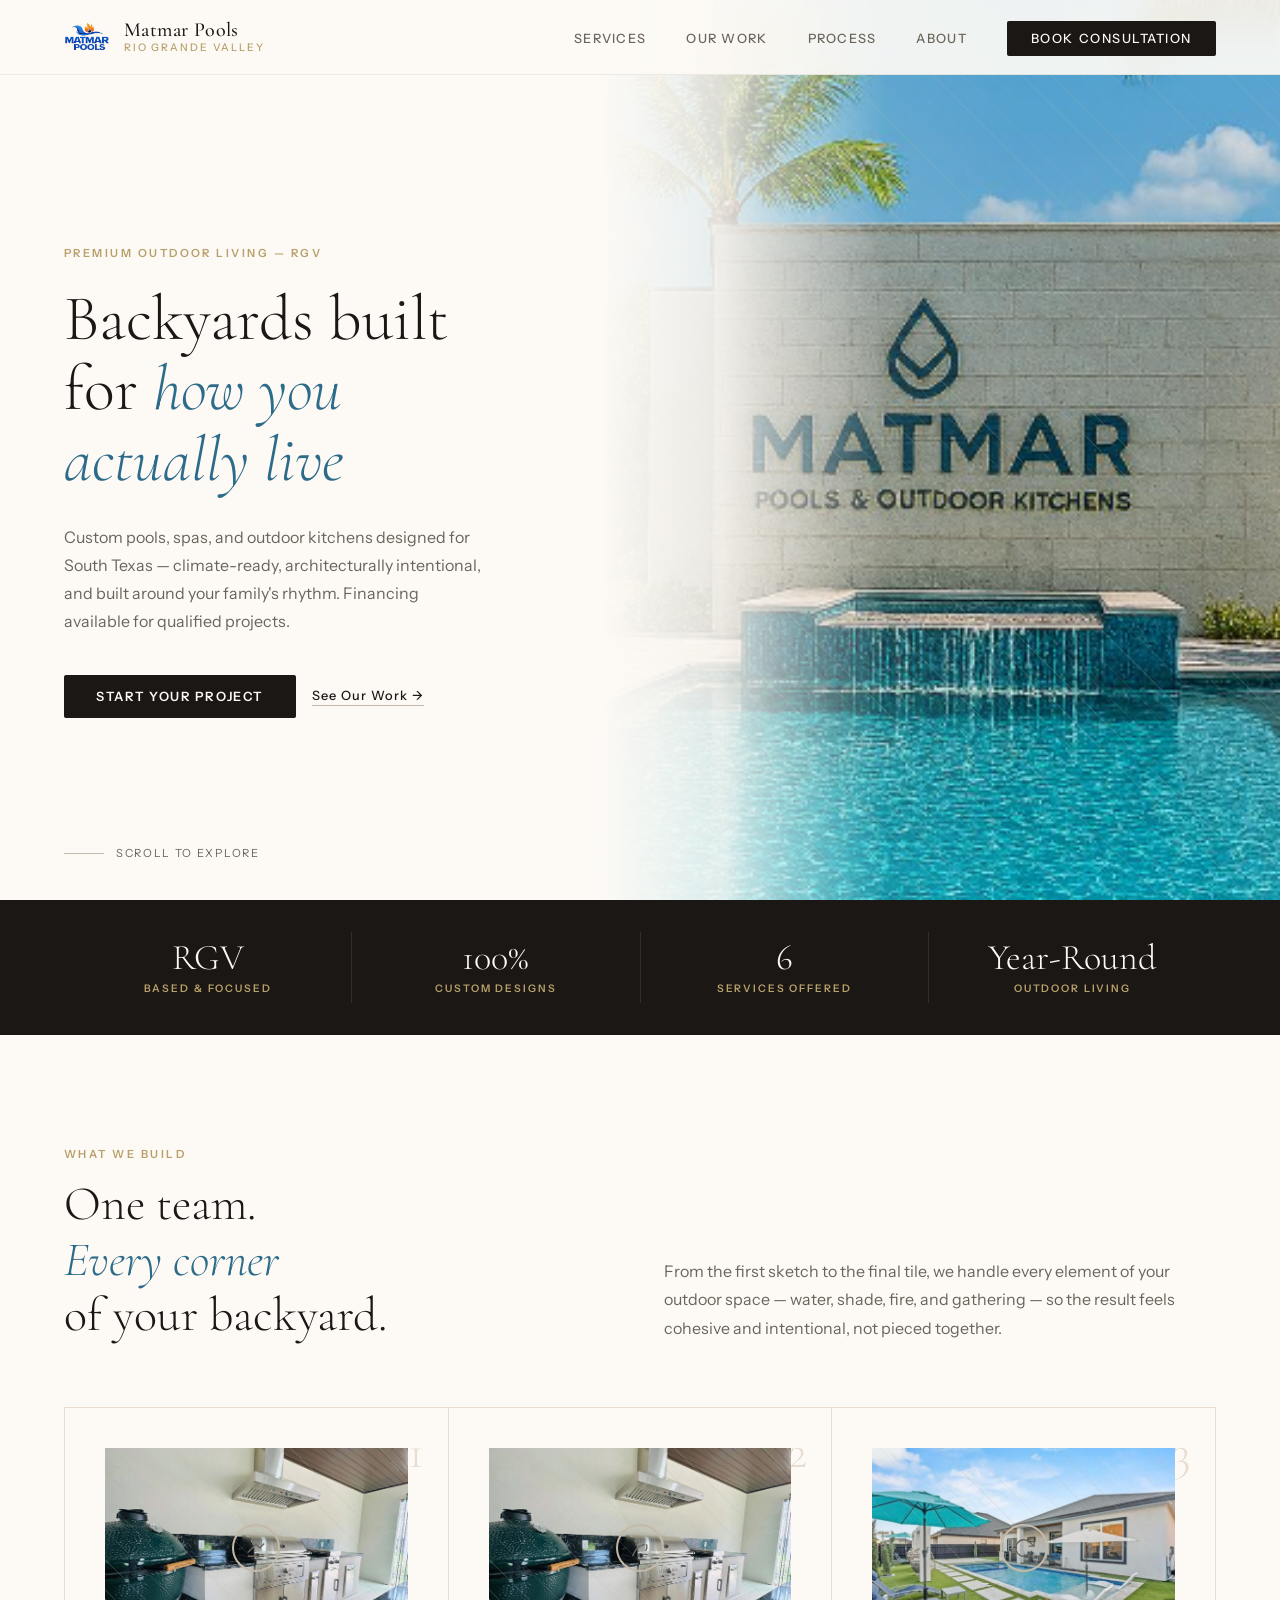
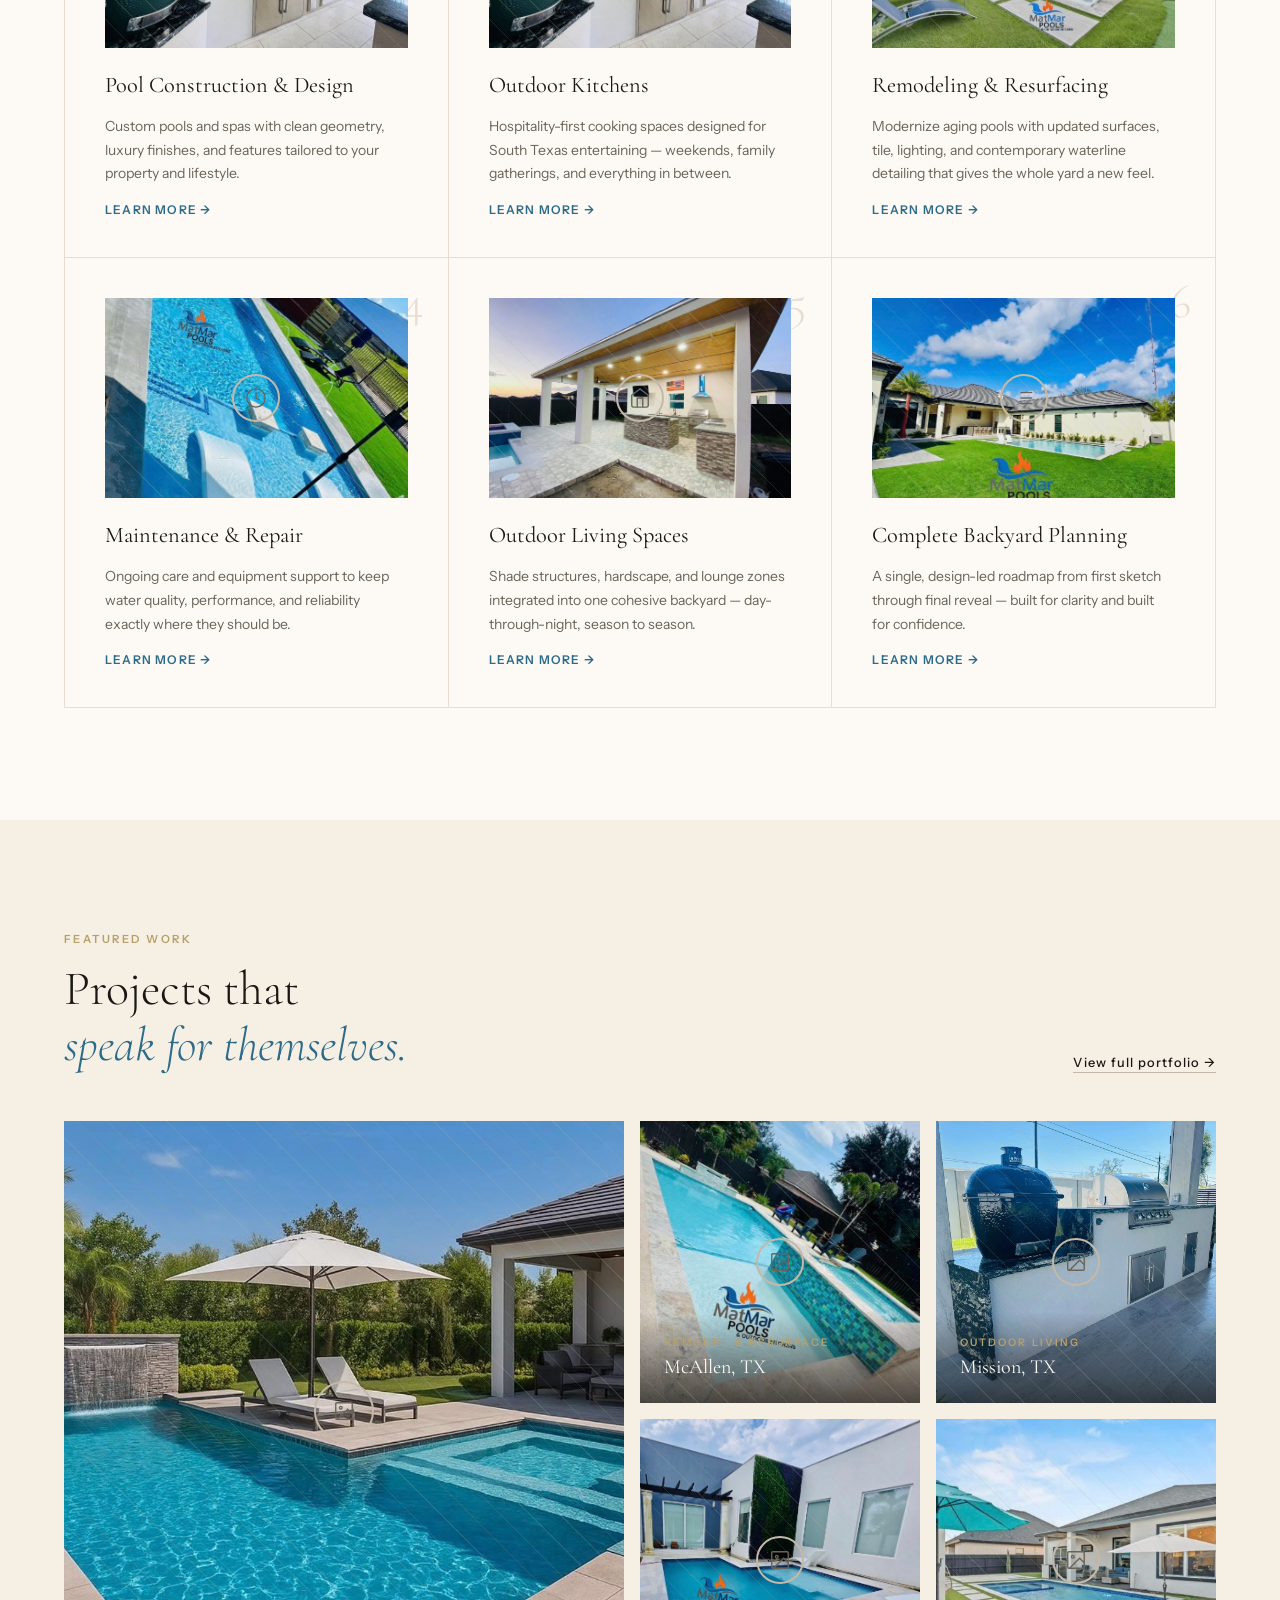
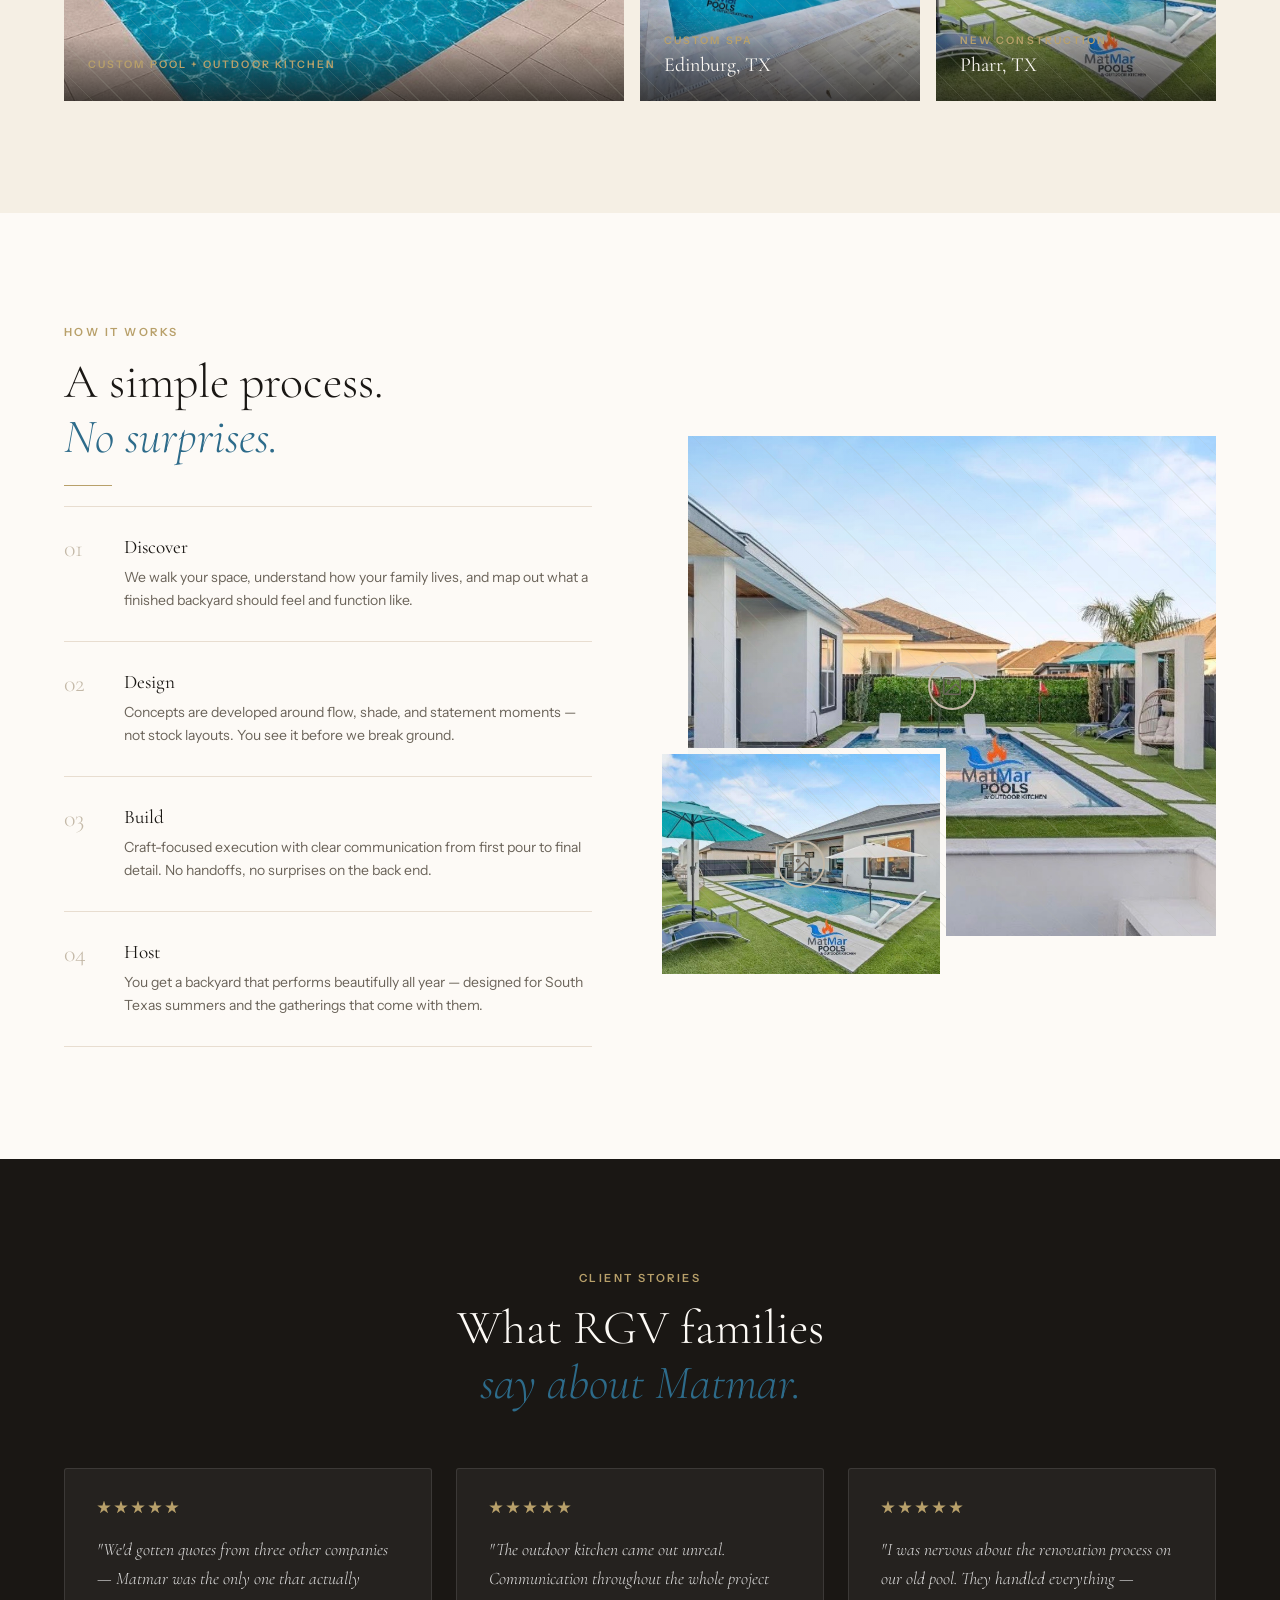
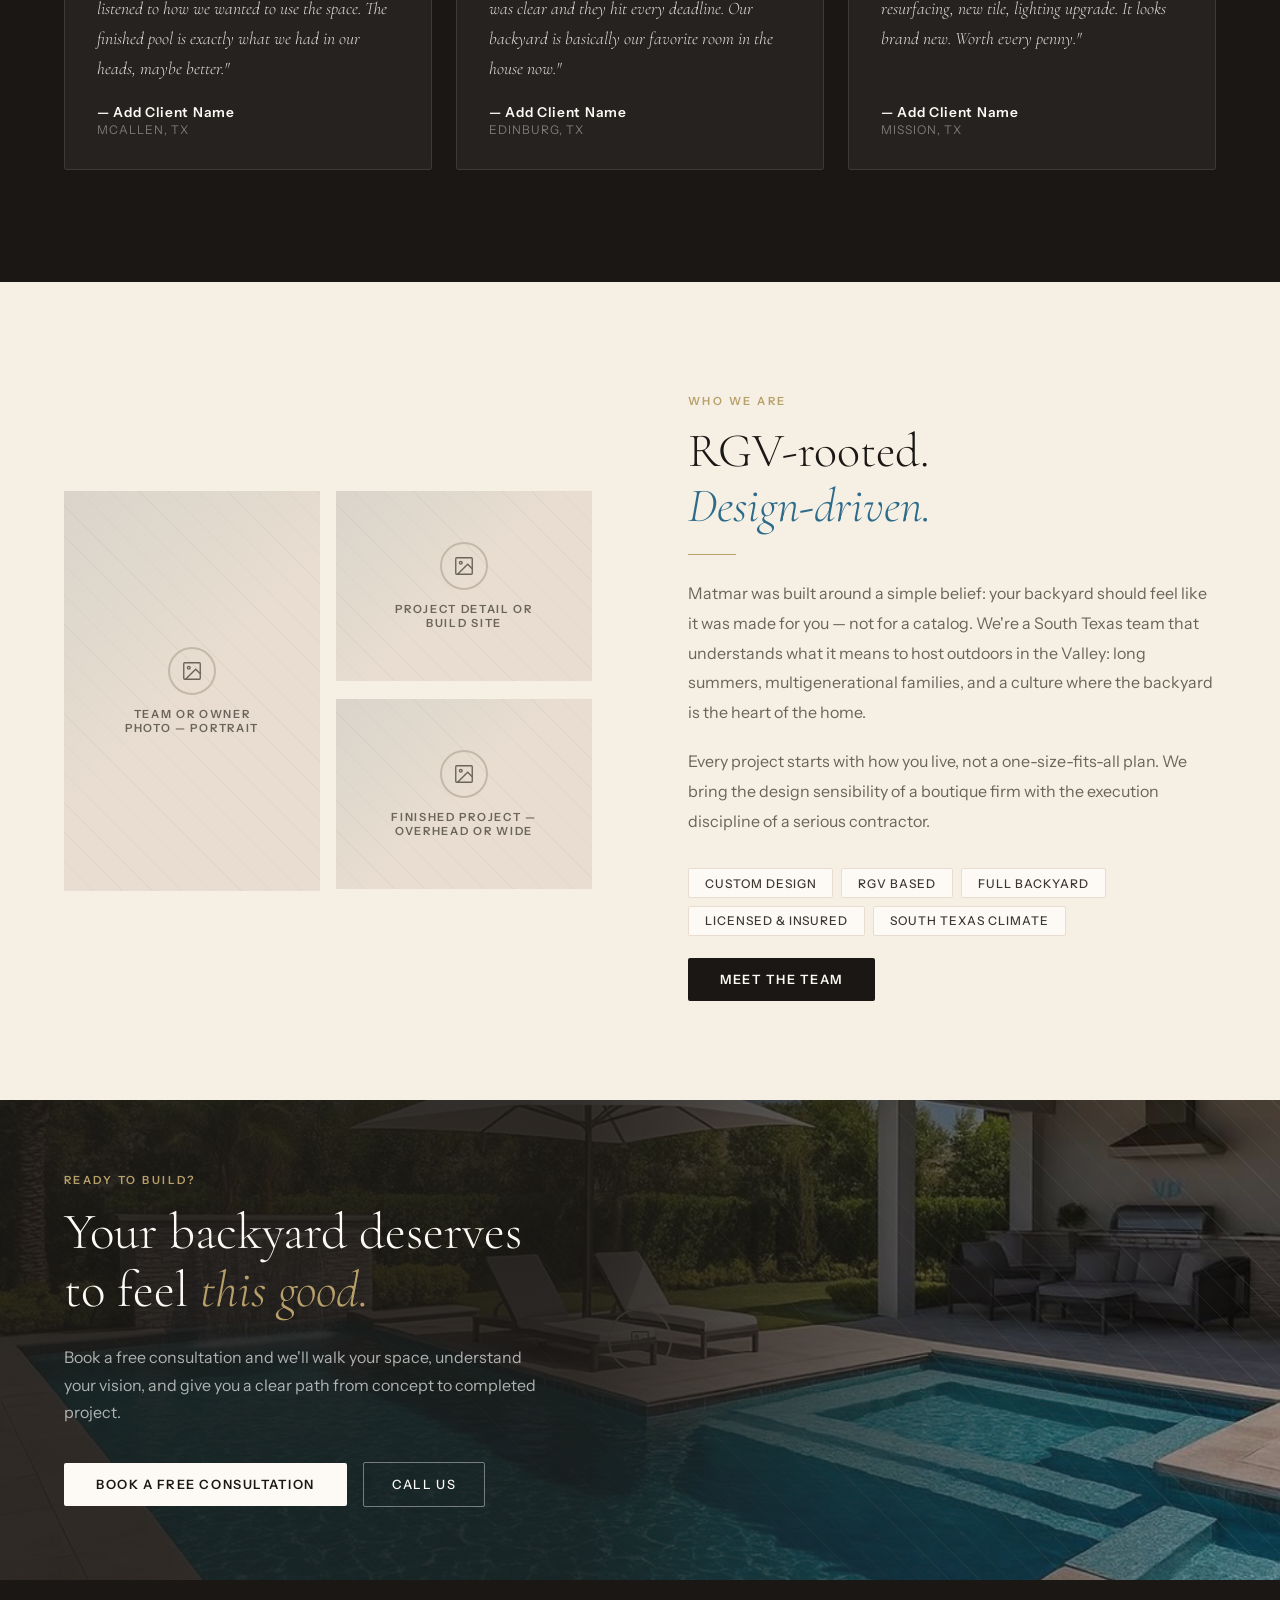
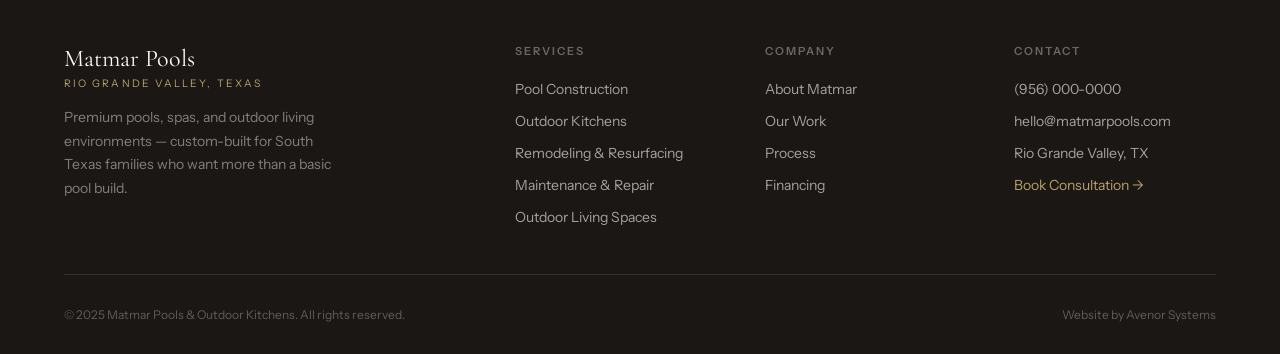
==== commit 4cc802ea: "process section and img" ====
--- a/index.html
+++ b/index.html
@@ -92,7 +92,7 @@
       <div class="service-img">
         <div class="img-placeholder placeholder-service">
           <div class="img-placeholder-icon"><svg viewBox="0 0 24 24"><path d="M3 17l9-9 4 4 5-5M3 21h18"/></svg></div>
-          <img src="./assets/img/matmarherobg.png" alt="Matmar Pools hero project" class="hero-placeholder-image" />
+          <img src="./assets/img/IMG_8302.jpeg" alt="Matmar Pools hero project" class="hero-placeholder-image" />
         </div>
       </div>
       <h3 class="service-title">Pool Construction & Design</h3>
@@ -104,7 +104,7 @@
       <div class="service-img">
         <div class="img-placeholder placeholder-service">
           <div class="img-placeholder-icon"><svg viewBox="0 0 24 24"><path d="M17 8C8 10 5.9 16.17 3.82 21M19 8c.93 2.88.5 5.5-1 7M7 9.27C7.91 7.7 9 6 11 5"/></svg></div>
-          <img src="assets/img/IMG_8302.jpeg" alt="Matmar Pools hero project" class="hero-placeholder-image" />
+          <img src="./assets/img/IMG_8302.jpeg" alt="Matmar Pools hero project" class="hero-placeholder-image" />
         </div>
       </div>
       <h3 class="service-title">Outdoor Kitchens</h3>
@@ -116,7 +116,7 @@
       <div class="service-img">
         <div class="img-placeholder placeholder-service">
           <div class="img-placeholder-icon"><svg viewBox="0 0 24 24"><polyline points="23 4 23 10 17 10"/><path d="M20.49 15a9 9 0 1 1-2.12-9.36L23 10"/></svg></div>
-          <img src="assets/img/IMG_8295.jpeg" alt="Matmar Pools hero project" class="hero-placeholder-image" />
+          <img src="./assets/img/IMG_8295.jpeg" alt="Matmar Pools hero project" class="hero-placeholder-image" />
         </div>
       </div>
       <h3 class="service-title">Remodeling & Resurfacing</h3>
@@ -128,7 +128,7 @@
       <div class="service-img">
         <div class="img-placeholder placeholder-service">
           <div class="img-placeholder-icon"><svg viewBox="0 0 24 24"><circle cx="12" cy="12" r="10"/><polyline points="12 6 12 12 16 14"/></svg></div>
-          <img src="assets/img/IMG_8298.jpeg" alt="Matmar Pools hero project" class="hero-placeholder-image" />
+          <img src="./assets/img/IMG_8298.jpeg" alt="Matmar Pools hero project" class="hero-placeholder-image" />
         </div>
       </div>
       <h3 class="service-title">Maintenance & Repair</h3>
@@ -140,7 +140,7 @@
       <div class="service-img">
         <div class="img-placeholder placeholder-service">
           <div class="img-placeholder-icon"><svg viewBox="0 0 24 24"><path d="M3 9l9-7 9 7v11a2 2 0 0 1-2 2H5a2 2 0 0 1-2-2z"/><polyline points="9 22 9 12 15 12 15 22"/></svg></div>
-          <img src="assets/img/IMG_8303.jpeg" alt="Matmar Pools hero project" class="hero-placeholder-image" />
+          <img src="./assets/img/IMG_8303.jpeg" alt="Matmar Pools hero project" class="hero-placeholder-image" />
         </div>
       </div>
       <h3 class="service-title">Outdoor Living Spaces</h3>
@@ -152,7 +152,7 @@
       <div class="service-img">
         <div class="img-placeholder placeholder-service">
           <div class="img-placeholder-icon"><svg viewBox="0 0 24 24"><line x1="8" y1="6" x2="21" y2="6"/><line x1="8" y1="12" x2="21" y2="12"/><line x1="8" y1="18" x2="21" y2="18"/><line x1="3" y1="6" x2="3.01" y2="6"/><line x1="3" y1="12" x2="3.01" y2="12"/><line x1="3" y1="18" x2="3.01" y2="18"/></svg></div>
-          <img src="assets/img/IMG_8297.jpeg" alt="Matmar Pools hero project" class="hero-placeholder-image" />
+          <img src="./assets/img/IMG_8297.jpeg" alt="Matmar Pools hero project" class="hero-placeholder-image" />
         </div>
       </div>
       <h3 class="service-title">Complete Backyard Planning</h3>
@@ -177,7 +177,7 @@
         <div class="img-placeholder-icon img-placeholder-icon-lg">
           <svg class="img-placeholder-svg-lg" viewBox="0 0 24 24"><rect x="3" y="3" width="18" height="18" rx="1"/><circle cx="8.5" cy="8.5" r="1.5"/><polyline points="21 15 16 10 5 21"/></svg>
         </div>
-        <img src="assets/img/IMG_8308.jpeg" alt="Matmar Pools hero project" class="hero-placeholder-image" />
+        <img src="./assets/img/IMG_8308.jpeg" alt="Matmar Pools hero project" class="hero-placeholder-image" />
       </div>
       <div class="portfolio-caption">
         <p class="portfolio-caption-type">Custom Pool + Outdoor Kitchen</p>
@@ -186,7 +186,7 @@
     <div class="portfolio-item fade-up">
       <div class="img-placeholder placeholder-portfolio">
         <div class="img-placeholder-icon"><svg viewBox="0 0 24 24"><rect x="3" y="3" width="18" height="18" rx="1"/><circle cx="8.5" cy="8.5" r="1.5"/><polyline points="21 15 16 10 5 21"/></svg></div>
-        <img src="assets/img/IMG_8307.jpeg" alt="Matmar Pools hero project" class="hero-placeholder-image" />
+        <img src="./assets/img/IMG_8307.jpeg" alt="Matmar Pools hero project" class="hero-placeholder-image" />
       </div>
       <div class="portfolio-caption">
         <p class="portfolio-caption-type">Remodel & Resurface</p>
@@ -196,7 +196,7 @@
     <div class="portfolio-item fade-up">
       <div class="img-placeholder placeholder-portfolio">
         <div class="img-placeholder-icon"><svg viewBox="0 0 24 24"><rect x="3" y="3" width="18" height="18" rx="1"/><circle cx="8.5" cy="8.5" r="1.5"/><polyline points="21 15 16 10 5 21"/></svg></div>
-        <img src="assets/img/IMG_8301.jpeg" alt="Matmar Pools hero project" class="hero-placeholder-image" />
+        <img src="./assets/img/IMG_8301.jpeg" alt="Matmar Pools hero project" class="hero-placeholder-image" />
       </div>
       <div class="portfolio-caption">
         <p class="portfolio-caption-type">Outdoor Living</p>
@@ -206,7 +206,7 @@
     <div class="portfolio-item fade-up">
       <div class="img-placeholder placeholder-portfolio">
         <div class="img-placeholder-icon"><svg viewBox="0 0 24 24"><rect x="3" y="3" width="18" height="18" rx="1"/><circle cx="8.5" cy="8.5" r="1.5"/><polyline points="21 15 16 10 5 21"/></svg></div>
-        <img src="assets/img/IMG_8304.jpeg" alt="Matmar Pools hero project" class="hero-placeholder-image" />
+        <img src="./assets/img/IMG_8304.jpeg" alt="Matmar Pools hero project" class="hero-placeholder-image" />
       </div>
       <div class="portfolio-caption">
         <p class="portfolio-caption-type">Custom Spa</p>
@@ -216,7 +216,7 @@
     <div class="portfolio-item fade-up">
       <div class="img-placeholder placeholder-portfolio">
         <div class="img-placeholder-icon"><svg viewBox="0 0 24 24"><rect x="3" y="3" width="18" height="18" rx="1"/><circle cx="8.5" cy="8.5" r="1.5"/><polyline points="21 15 16 10 5 21"/></svg></div>
-        <img src="assets/img/IMG_8295.jpeg" alt="Matmar Pools hero project" class="hero-placeholder-image" />
+        <img src="./assets/img/IMG_8295.jpeg" alt="Matmar Pools hero project" class="hero-placeholder-image" />
       </div>
       <div class="portfolio-caption">
         <p class="portfolio-caption-type">New Construction</p>
@@ -267,13 +267,13 @@
     <div class="process-img-main">
       <div class="img-placeholder placeholder-process-main">
         <div class="img-placeholder-icon"><svg viewBox="0 0 24 24"><rect x="3" y="3" width="18" height="18" rx="1"/><circle cx="8.5" cy="8.5" r="1.5"/><polyline points="21 15 16 10 5 21"/></svg></div>
-        <img src="assets/img/IMG_8309.jpeg" alt="Matmar Pools hero project" class="hero-placeholder-image" />
+        <img src="./assets/img/IMG_8309.jpeg" alt="Matmar Pools hero project" class="hero-placeholder-image" />
       </div>
     </div>
     <div class="process-img-accent">
       <div class="img-placeholder placeholder-process-accent">
         <div class="img-placeholder-icon"><svg viewBox="0 0 24 24"><rect x="3" y="3" width="18" height="18" rx="1"/><circle cx="8.5" cy="8.5" r="1.5"/><polyline points="21 15 16 10 5 21"/></svg></div>
-        <img src="assets/img/IMG_8295.jpeg" alt="Matmar Pools hero project" class="hero-placeholder-image" />
+        <img src="./assets/img/IMG_8295.jpeg" alt="Matmar Pools hero project" class="hero-placeholder-image" />
       </div>
     </div>
   </div>
@@ -363,7 +363,7 @@
       <div class="img-placeholder-icon img-placeholder-icon-xl">
         <svg class="img-placeholder-svg-xl" viewBox="0 0 24 24"><rect x="3" y="3" width="18" height="18" rx="1"/><circle cx="8.5" cy="8.5" r="1.5"/><polyline points="21 15 16 10 5 21"/></svg>
       </div>
-      <img src="assets/img/IMG_8308.jpeg" alt="Matmar Pools hero project" class="hero-placeholder-image" />
+      <img src="./assets/img/IMG_8308.jpeg" alt="Matmar Pools hero project" class="hero-placeholder-image" />
     </div>
   </div>
   <div class="cta-banner-overlay"></div>
--- a/styles.css
+++ b/styles.css
@@ -971,6 +971,15 @@
   .stat-item { border-right: none; border-bottom: 1px solid rgba(255,255,255,0.1); }
   .footer-top { grid-template-columns: 1fr; }
   .hero-actions { flex-direction: column; align-items: flex-start; }
+  
+  /* Show hero image on mobile */
+  .hero-img-side { display: block; width: 100%; margin-left: 0; height: 300px; margin-top: 2rem; }
+  .hero-img-side::before { display: none; }
+  
+  /* Show process images on mobile */
+  .process-img-col { display: block; margin-top: 2rem; }
+  .process-img-main { height: 300px; }
+  .process-img-accent { position: relative; bottom: auto; left: auto; width: 100%; height: 200px; border: none; }
 }
 
 /* SCROLL ANIMATION */
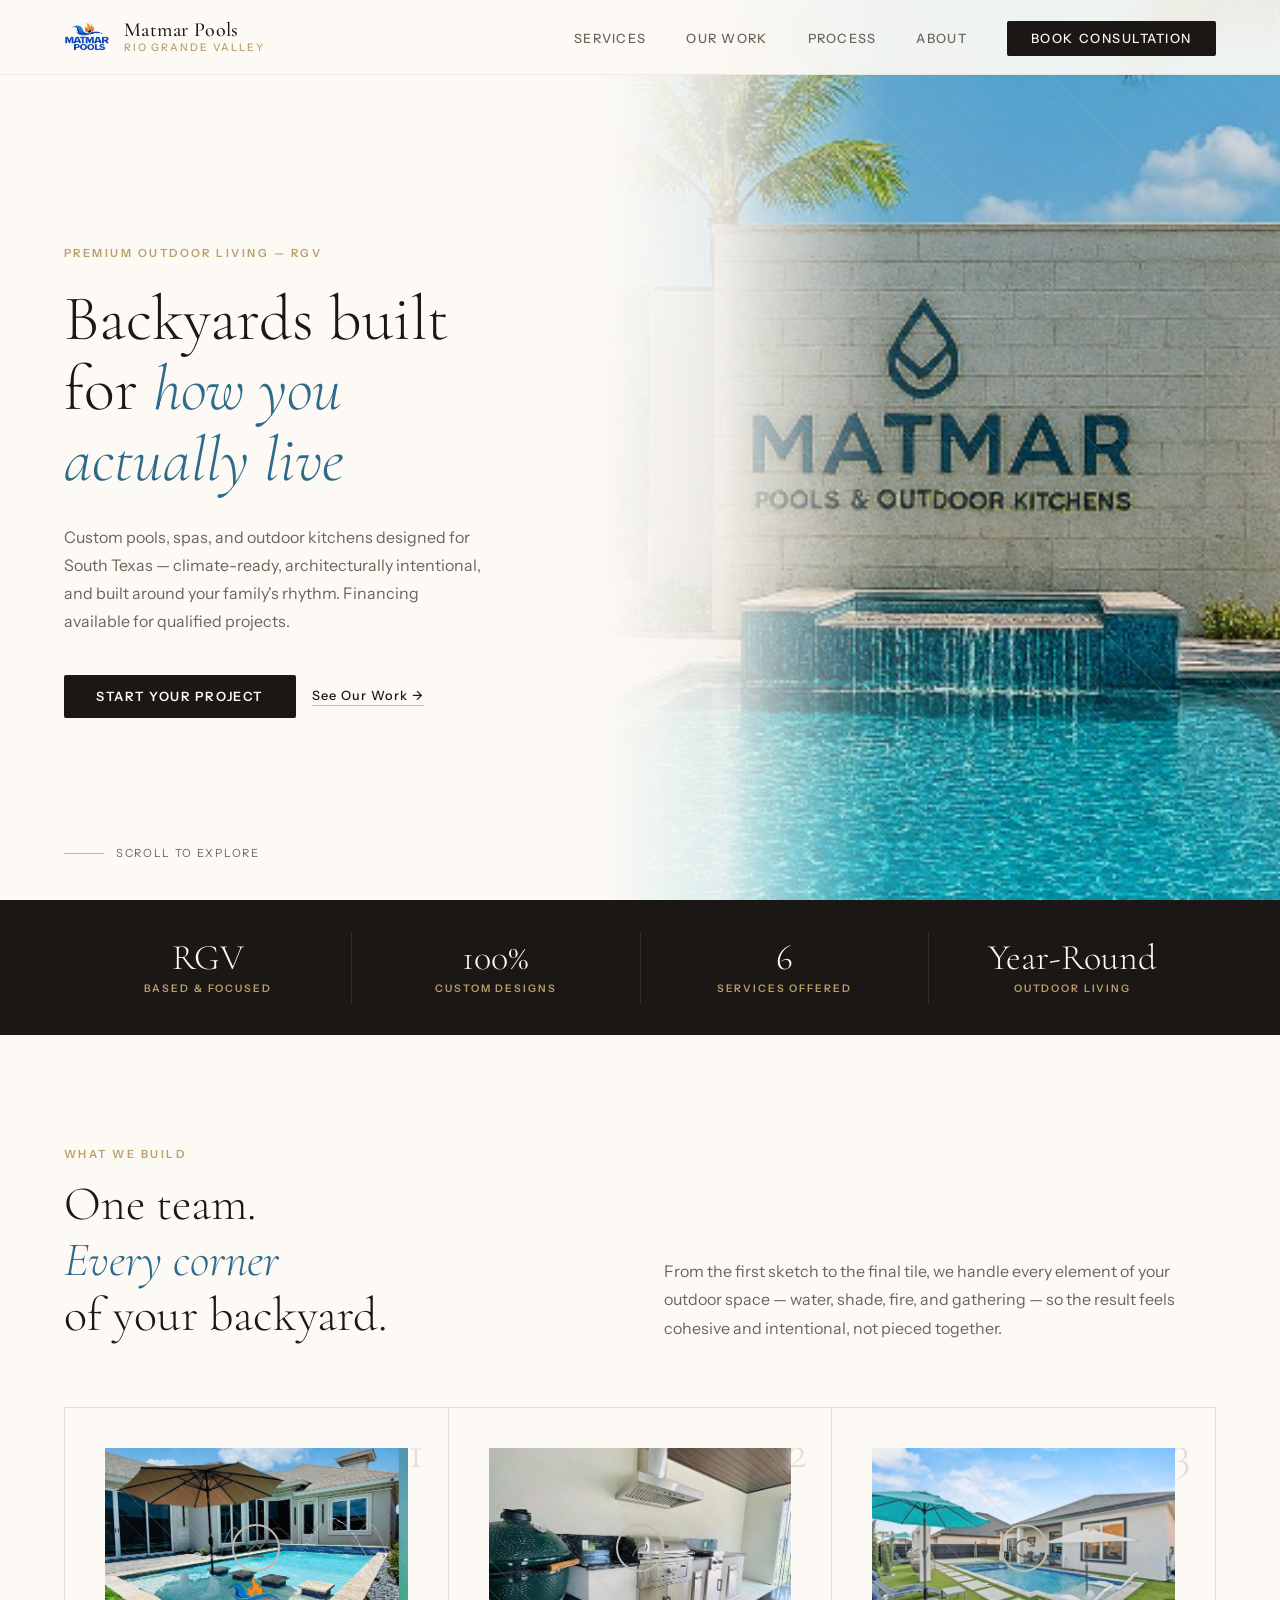
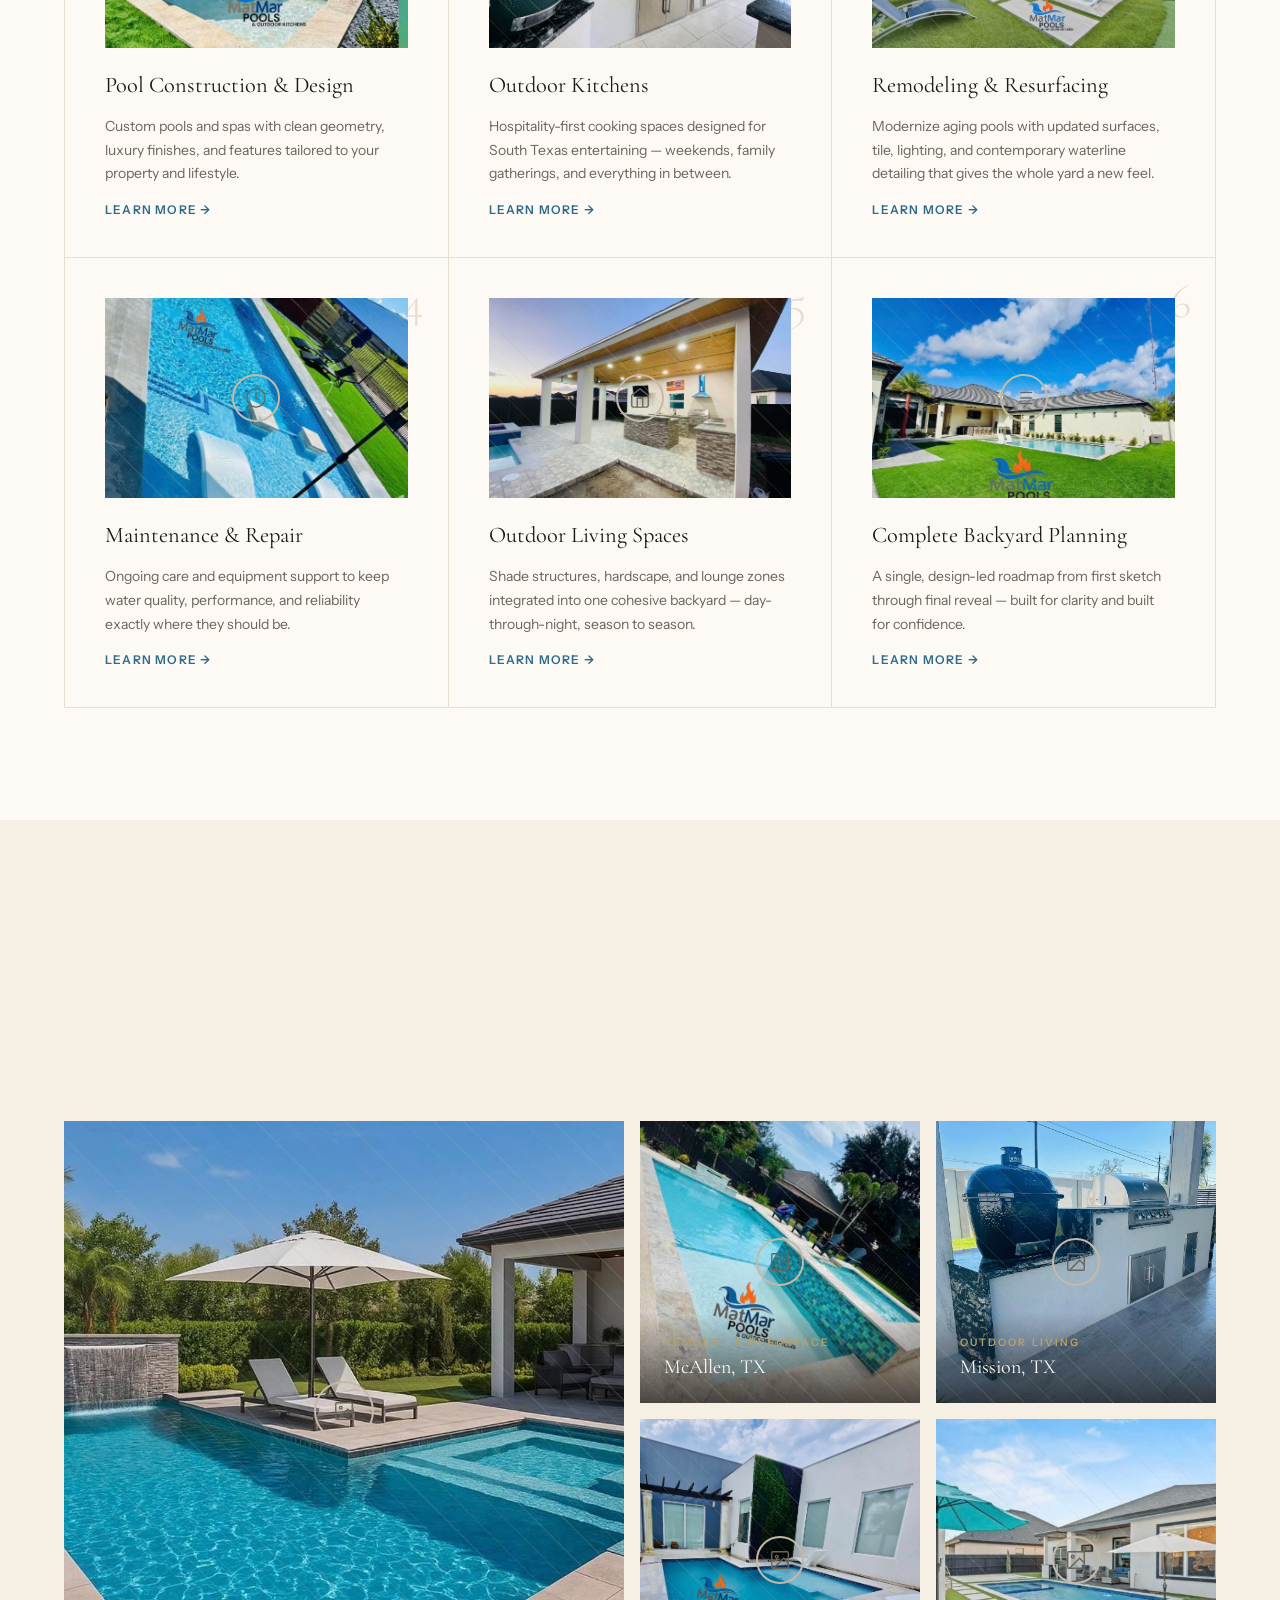
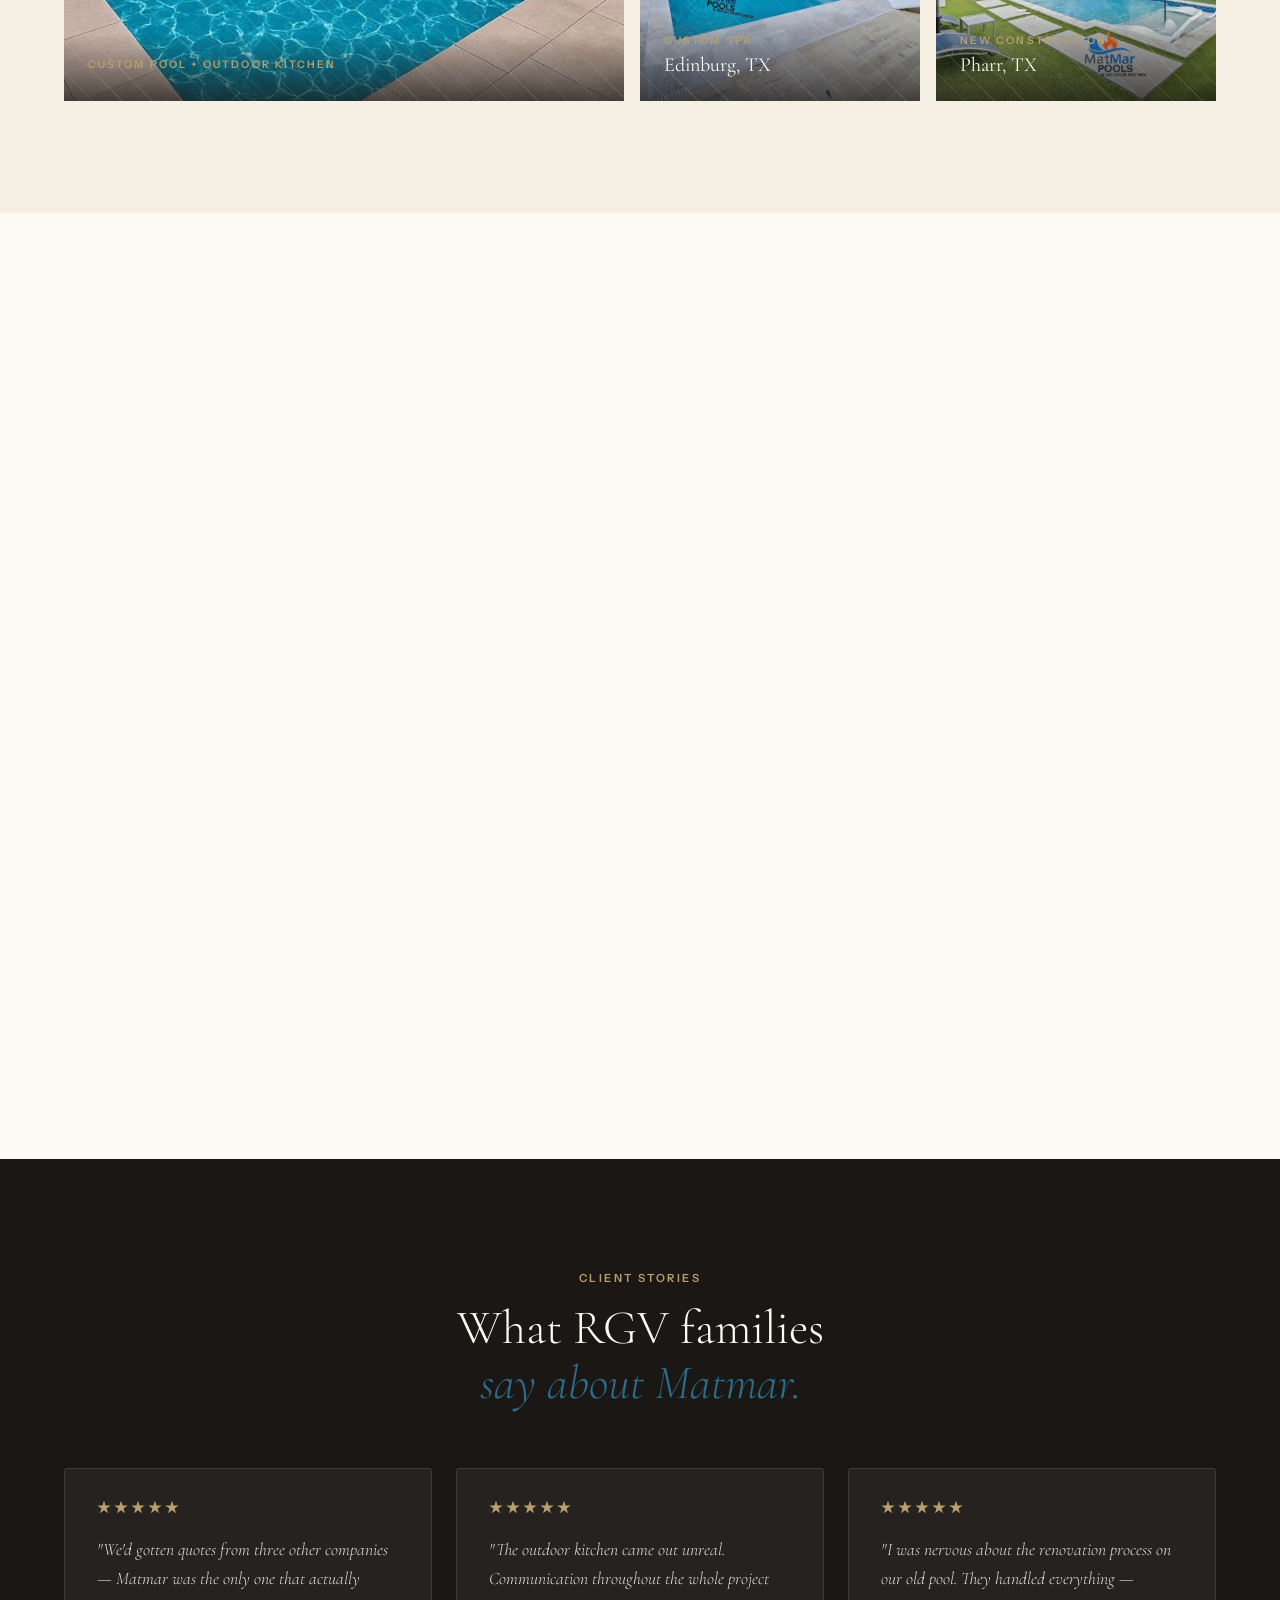
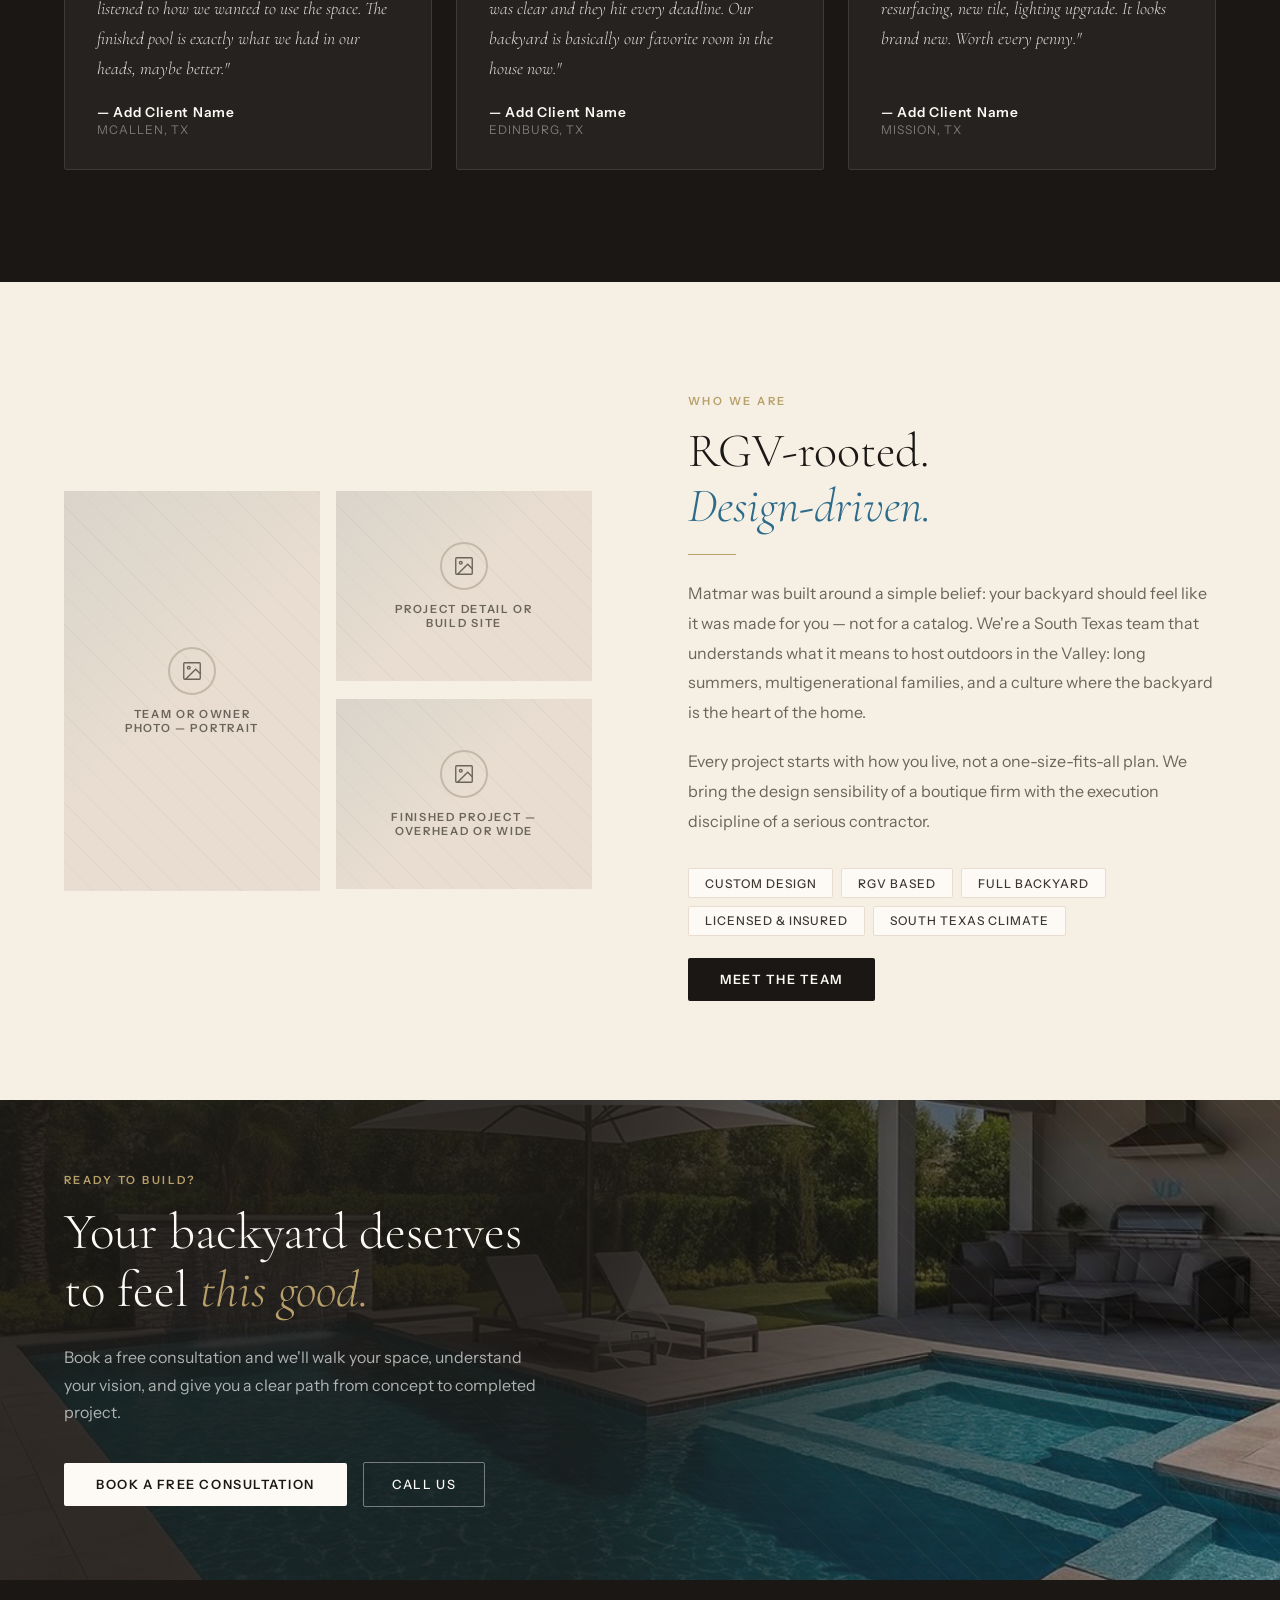
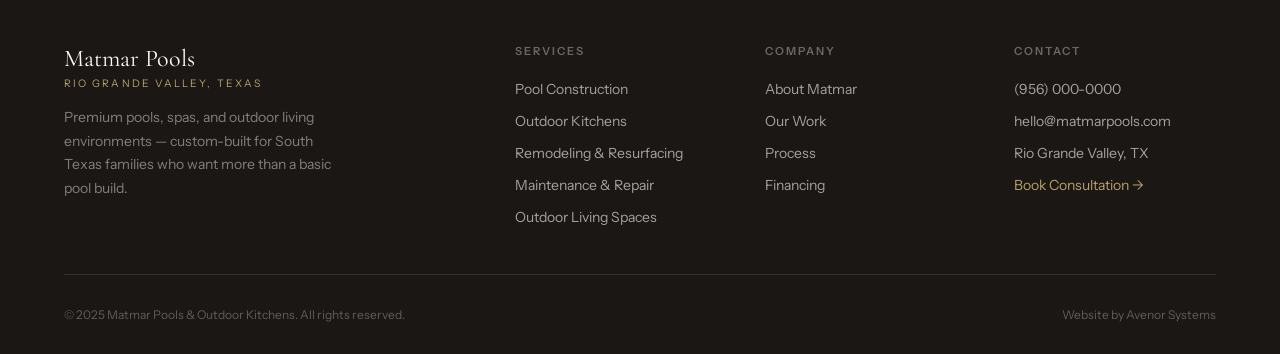
==== commit 24fd5819: "added img" ====
--- a/index.html
+++ b/index.html
@@ -92,7 +92,7 @@
       <div class="service-img">
         <div class="img-placeholder placeholder-service">
           <div class="img-placeholder-icon"><svg viewBox="0 0 24 24"><path d="M3 17l9-9 4 4 5-5M3 21h18"/></svg></div>
-          <img src="./assets/img/IMG_8302.jpeg" alt="Matmar Pools hero project" class="hero-placeholder-image" />
+          <img src="./assets/img/IMG_8306.jpeg" alt="Matmar Pools hero project" class="hero-placeholder-image" />
         </div>
       </div>
       <h3 class="service-title">Pool Construction & Design</h3>
--- a/styles.css
+++ b/styles.css
@@ -967,8 +967,10 @@
   .nav-toggle { display: flex; }
   .services-grid { grid-template-columns: 1fr; }
   .portfolio-grid { grid-template-columns: 1fr; }
-  .stats-strip { flex-wrap: wrap; }
-  .stat-item { border-right: none; border-bottom: 1px solid rgba(255,255,255,0.1); }
+  .stats-strip { padding: 0.35rem 1.5rem; gap: 0; }
+  .stat-item { padding: 0.1rem 0.75rem; border-right: 1px solid rgba(255,255,255,0.1); border-bottom: none; display: flex; flex-direction: column; align-items: center; justify-content: center; text-align: center; }
+  .stat-num { font-size: 1.2rem; margin-bottom: 0; line-height: 1; }
+  .stat-label { font-size: 0.5rem; line-height: 1; letter-spacing: 0.12em; }
   .footer-top { grid-template-columns: 1fr; }
   .hero-actions { flex-direction: column; align-items: flex-start; }
   
@@ -976,10 +978,16 @@
   .hero-img-side { display: block; width: 100%; margin-left: 0; height: 300px; margin-top: 2rem; }
   .hero-img-side::before { display: none; }
   
-  /* Show process images on mobile */
-  .process-img-col { display: block; margin-top: 2rem; }
-  .process-img-main { height: 300px; }
-  .process-img-accent { position: relative; bottom: auto; left: auto; width: 100%; height: 200px; border: none; }
+  /* Process section on mobile - keep 2-column layout */
+  .process { grid-template-columns: 1fr 0.7fr; gap: 1.5rem; padding: 3rem 1.25rem; align-items: flex-start; }
+  .process-steps { gap: 0; }
+  .process-step { padding: 0.9rem 0; gap: 0.75rem; }
+  .process-step-num { font-size: 1rem; min-width: 1.5rem; }
+  .process-step-title { font-size: 0.95rem; margin-bottom: 0.25rem; }
+  .process-step-desc { font-size: 0.75rem; line-height: 1.5; }
+  .process-img-col { position: relative; width: 100%; }
+  .process-img-main { width: 100%; height: 180px; border-radius: 2px; overflow: hidden; }
+  .process-img-accent { position: absolute; bottom: -0.8rem; left: -0.5rem; width: 55%; height: 110px; border: 3px solid var(--white); border-radius: 2px; overflow: hidden; }
 }
 
 /* SCROLL ANIMATION */
